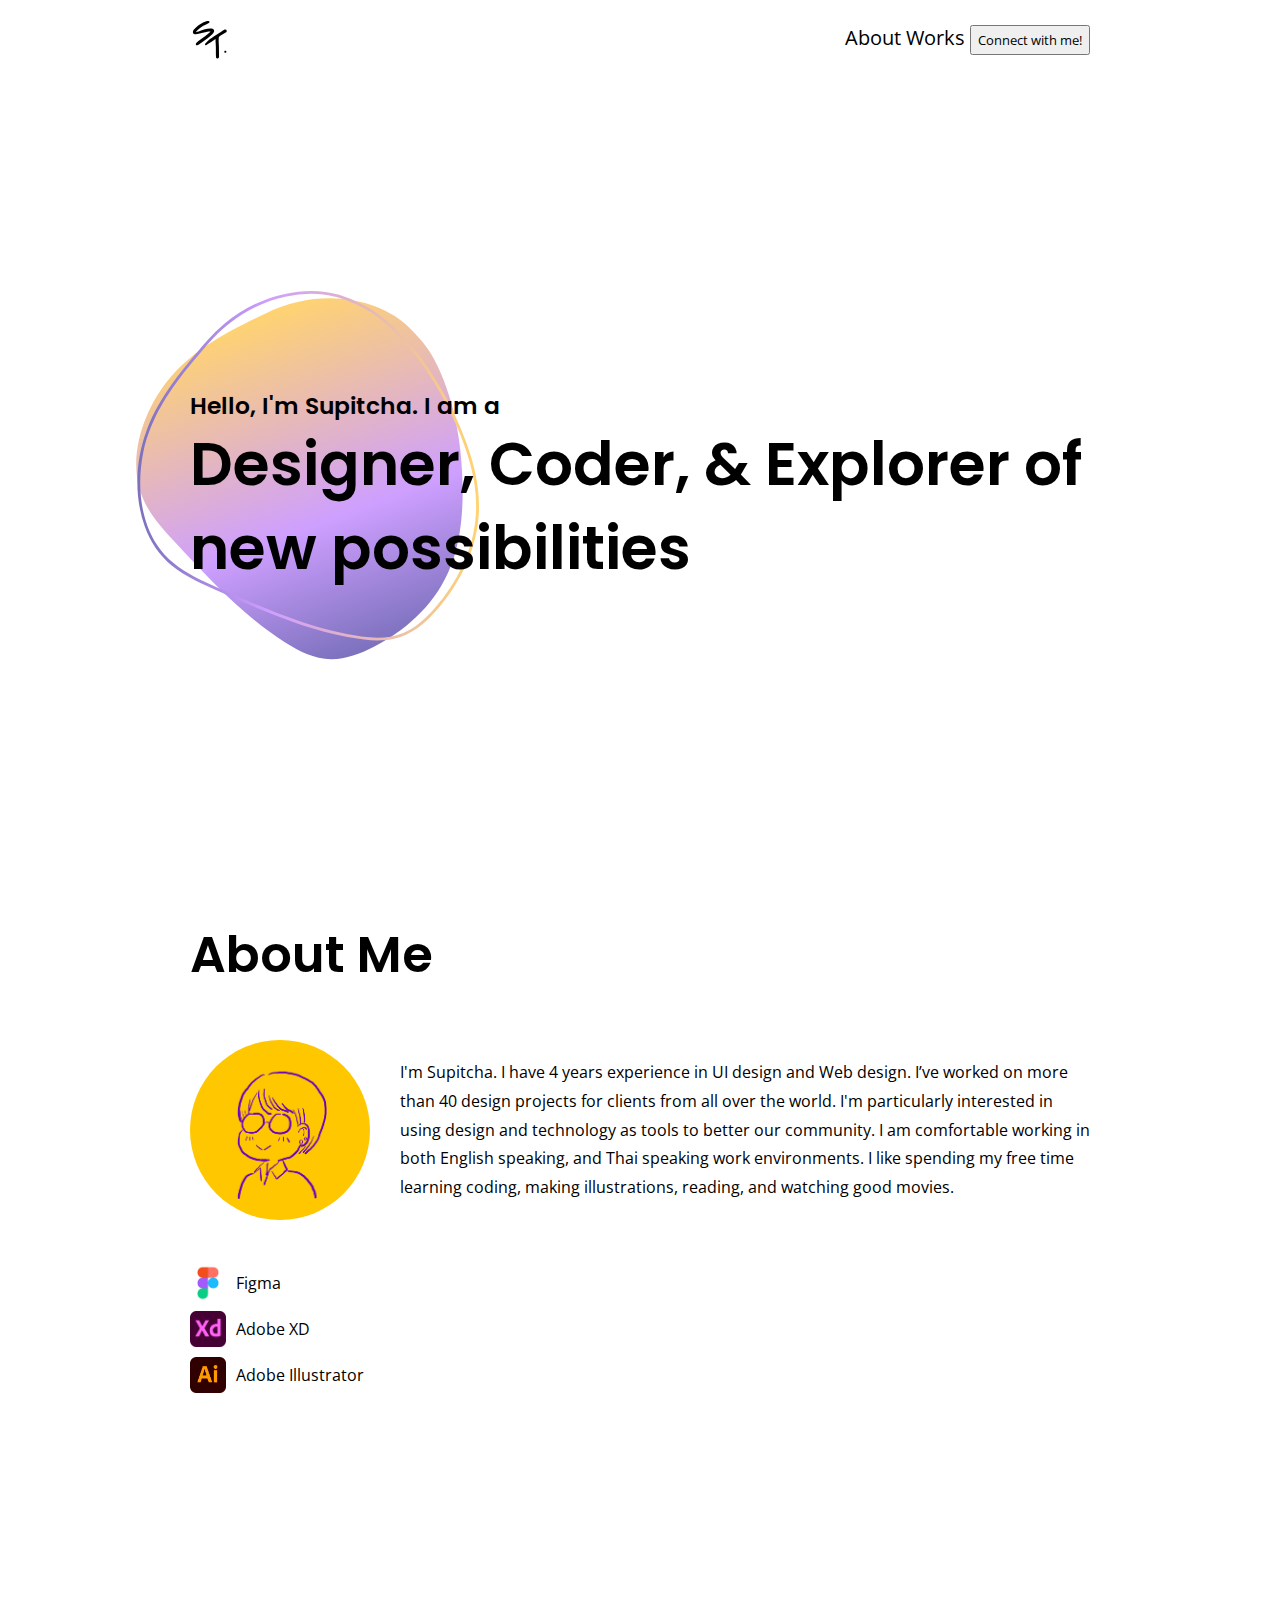
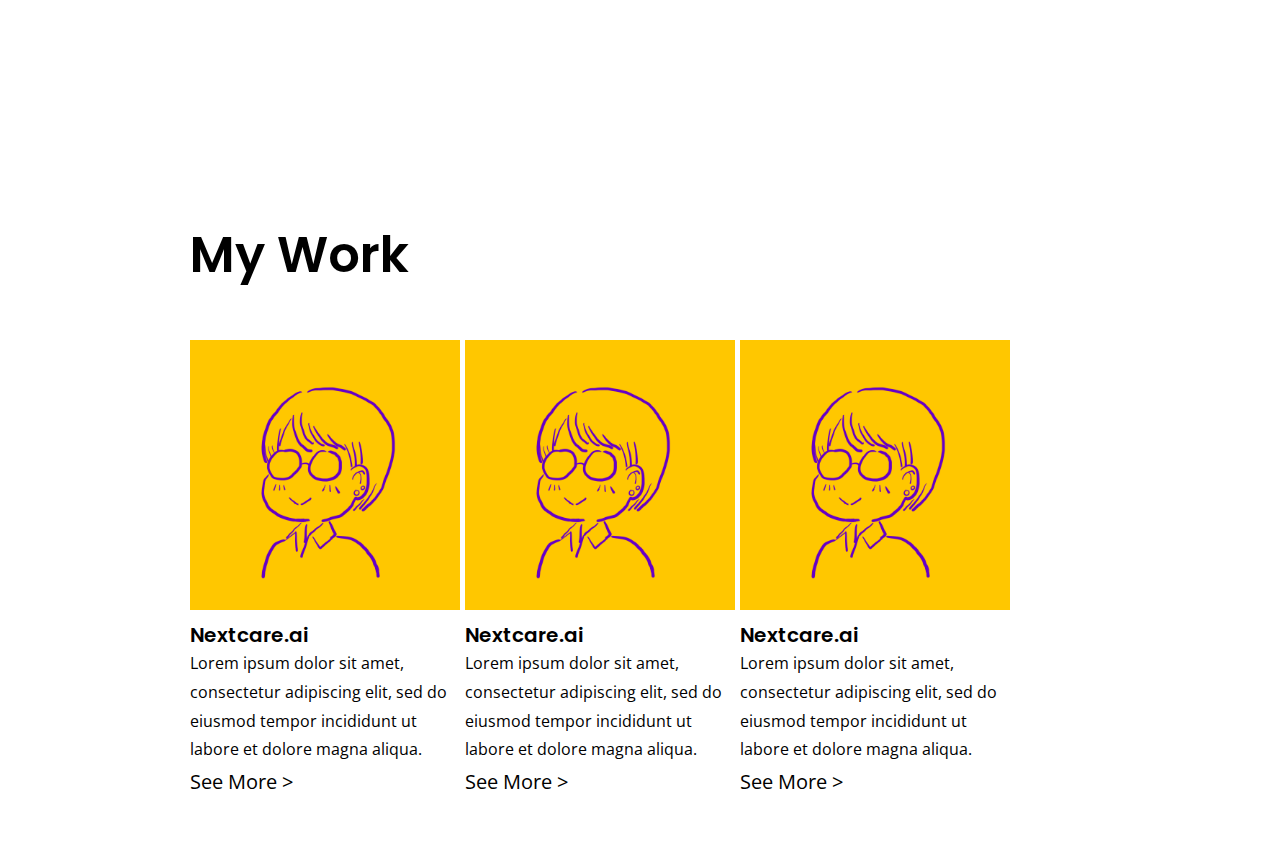
==== public/index.html @ 06ba27cc "made scrolling animation" ====
<!DOCTYPE html>
<html>

<head>
  <meta charset="utf-8">
  <meta name="viewport" content="width=device-width, initial-scale=1">
  <link rel="stylesheet" href="main.css">
  <title>Supitcha T Portfolio</title>

  <!-- update the version number as needed -->
  <script defer src="/__/firebase/8.7.0/firebase-app.js"></script>
  <!-- include only the Firebase features as you need -->
  <script defer src="/__/firebase/8.7.0/firebase-auth.js"></script>
  <script defer src="/__/firebase/8.7.0/firebase-database.js"></script>
  <script defer src="/__/firebase/8.7.0/firebase-firestore.js"></script>
  <script defer src="/__/firebase/8.7.0/firebase-functions.js"></script>
  <script defer src="/__/firebase/8.7.0/firebase-messaging.js"></script>
  <script defer src="/__/firebase/8.7.0/firebase-storage.js"></script>
  <script defer src="/__/firebase/8.7.0/firebase-analytics.js"></script>
  <script defer src="/__/firebase/8.7.0/firebase-remote-config.js"></script>
  <script defer src="/__/firebase/8.7.0/firebase-performance.js"></script>
  <!-- 
      initialize the SDK after all desired features are loaded, set useEmulator to false
      to avoid connecting the SDK to running emulators.
    -->
  <script defer src="/__/firebase/init.js?useEmulator=true"></script>
</head>

<body>
  <script>
    function scrollAnimationHero() {
      var scrollPosition = window.scrollY;
      var docHeight = document.documentElement.clientHeight;
      var heroScale = scrollPosition / docHeight * 6 + 1;
      console.log(`${scrollPosition} / ${docHeight}`);
      document.getElementById("hero_bg_1").style.transform = `scale(${heroScale},${heroScale})`;
    }
    window.addEventListener("scroll", scrollAnimationHero);
  </script>
  <div class="section sec-nav">
    <div class="section-content nav header-nav">
      <a class="logo-container">
        <svg xmlns="http://www.w3.org/2000/svg" xmlns:xlink="http://www.w3.org/1999/xlink" x="0px" y="0px"
          viewBox="0 0 100 100" style="enable-background:new 0 0 100 100;" xml:space="preserve">
          <path d="M59.5,30.6c-1,1.8-2.3,3.4-3.8,4.9c-3.5,3.7-7.6,6.9-11.7,9.9C36.6,50.9,29,56.3,21.4,61.6c-0.9,0.7-2,1.2-3.1,1.5
			c-1.2,0.4-2.4,0.3-3.3-0.7c-0.8-0.9-0.6-2.1-0.2-3.1c0.5-1.1,1.2-2.3,2.1-3.2c1.3-1.3,2.7-2.5,4.2-3.6c5.8-4.2,11.6-8.4,17.4-12.6
			c4.2-3.1,8.2-6.2,11.9-9.9c0.3-0.3,0.6-0.7,1-1.1c-2.8-0.2-5.5,0.1-8.2,0.6c-7.3,1.2-14.5,3.2-21.6,5.1c-2.9,0.8-5.9,1.3-8.9,1
			c-4.1-0.4-6.1-3.1-5.3-7.1c0.3-1.5,1-2.9,2-4c2-2.2,4-4.5,6.2-6.5c7.3-6.8,15.9-11.6,25.3-14.7c1.7-0.5,3.4-0.9,5.1-0.8
			c0.5,0.1,1,0.2,1.5,0.4c1.5,0.7,1.9,2.4,0.7,3.6c-0.6,0.7-1.4,1.3-2.2,1.7c-2.3,1.3-4.6,2.7-7,3.7c-7.9,3.5-15,7.9-21,14.2
			c-1.1,1.2-2.1,2.4-3.1,3.6c-0.2,0.2-0.4,0.5-0.7,0.9c0.4,0,0.6,0,0.8,0c2.2-0.6,4.4-1.1,6.6-1.8c5.2-1.8,10.3-3.8,15.6-5.6
			c4.6-1.6,9.4-2.2,14.3-2.1c1.6,0,3.3,0.3,4.8,0.8C60,23.4,61.4,27.2,59.5,30.6z" />
          <path d="M91,29.9c-0.5,0.5-1,1-1.6,1.3c-3.5,2.2-7.1,4.4-10.7,6.6c-2,1.2-3.9,2.5-5.9,3.8c-0.5,0.3-0.7,0.7-0.8,1.3
			c-0.7,5.7-0.4,11.4,0,17.1c0.4,5.4,0.3,10.9,0.4,16.4c0.1,5,0.1,10.1,0.2,15.1c0,0.2,0,0.4,0,0.6c0,2.3-1.5,4-3.6,4.1
			c-2.1,0.1-3.9-1.4-4-3.8c-0.2-4.1-0.4-8.2-0.3-12.2c0.2-8.4,0-16.8-0.7-25.2c-0.2-2.1-0.1-4.2-0.1-6.4c0-0.3,0-0.6,0-1.1
			c-0.4,0.3-0.7,0.4-1,0.6c-3.6,2.6-7.1,5.3-10.8,7.8c-3.5,2.4-7.2,4.5-10.9,6.7c-1.3,0.7-2.5,0.5-3.2-0.4c-0.7-0.9-0.7-2.2,0.2-3.3
			c0.6-0.8,1.3-1.4,2-2.2c5.6-6.1,12.2-10.9,19.1-15.4c6.5-4.3,13.1-8.5,19.6-12.7c2.2-1.4,4.5-2.7,6.7-4.1c0.5-0.3,1.1-0.6,1.7-0.7
			c1.6-0.4,3.3,0.2,4.1,1.6C92.3,26.9,92.2,28.7,91,29.9z" />
          <path
            d="M90.9,79.5c0,1.4-1.2,2.6-2.6,2.6c-1.5,0-2.6-1.2-2.6-2.6c0-1.4,1.2-2.6,2.6-2.6C89.7,76.9,90.9,78,90.9,79.5z" />
        </svg>
      </a>
      <div class="nav_right">
        <a class="nav_item">About</a>
        <a class="nav_item">Works</a>
        <a class="nav_item"><button>Connect with me!</button></a>
      </div>
    </div>
  </div>
  <div class="section sec-hero sec-fullheight">
    <div class="hero_bg">
      <svg id="hero_bg_1" data-name="Layer 2" xmlns="http://www.w3.org/2000/svg"
        xmlns:xlink="http://www.w3.org/1999/xlink" viewBox="0 0 1366 768">
        <defs>
          <style>
            .cls-1 {
              fill: url(#linear-gradient);
            }

            .cls-2 {
              fill: url(#linear-gradient-2);
            }
          </style>
          <linearGradient id="linear-gradient" x1="352.20557" y1="728.38671" x2="164.34084" y2="402.99545"
            gradientTransform="translate(148.2753 -190.84315) rotate(9.51883)" gradientUnits="userSpaceOnUse">
            <stop offset="0" stop-color="#7c71bd" />
            <stop offset="0.38513" stop-color="#ce9fff" />
            <stop offset="1" stop-color="#ffd371" />
          </linearGradient>
          <linearGradient id="linear-gradient-2" x1="126.39556" y1="390.27366" x2="488.83521" y2="390.27366"
            gradientTransform="matrix(1, 0, 0, 1, 0, 0)" xlink:href="#linear-gradient" />
        </defs>
        <path class="cls-1"
          d="M260.96257,228.27451c-35.08446,17.369-71.52189,34.627-99.476,66.66007s-45.72426,81.61223-33.541,121.42872c6.76092,22.09557,21.50993,38.29292,35.83232,53.74918,36.94182,39.8664,74.27219,80.0633,118.43536,108.34063,15.24539,9.7615,31.74677,18.184,49.752,18.38,15.411.16779,30.999-5.72465,45.77949-13.28208,31.83691-16.2785,62.654-42.30509,79.16642-79.19323,12.64821-28.25557,15.80359-60.2848,15.4921-90.86124-.50554-49.62375-9.80291-98.70884-31.3616-138.40223-7.05478-12.98911-16.64246-23.31387-26.60813-33.0876C387.29117,215.38721,324.93893,196.60219,260.96257,228.27451Z" />
        <path class="cls-2"
          d="M198.85633,257.83909c-24.79882,28.914-50.09463,58.22314-63.55231,94.43222-11.987,32.25214-13.91992,69.9189-2.23267,102.55715,5.88418,16.43237,15.5554,31.09747,29.14636,42.1624,14.80544,12.05369,32.55129,19.47913,49.82859,27.204,40.11211,17.9345,80.73666,35.77788,123.65214,45.90281a275.74684,275.74684,0,0,0,31.36951,5.72912c10.30688,1.19935,20.8159,1.42448,31.03731-.59739,19.52161-3.86152,34.76676-17.00731,47.41071-31.69713,24.46973-28.42913,41.85426-63.84212,44.077-101.67573,1.245-21.19116-2.47113-42.40913-8.69564-62.61254a347.20838,347.20838,0,0,0-23.774-56.8985c-17.32654-33.51374-39.78736-65.27-69.03465-89.43266a122.06556,122.06556,0,0,0-25.24535-16.0979,152.18953,152.18953,0,0,0-22.25835-8.97027,108.99333,108.99333,0,0,0-36.63544-3.84607c-31.37575,1.70246-61.50836,14.51635-85.55778,34.54064a165.77959,165.77959,0,0,0-19.53539,19.29987c-1.25345,1.45647.85931,3.58773,2.12132,2.12132,21.644-25.14948,50.66164-43.5895,83.30467-50.37859a125.35393,125.35393,0,0,1,39.469-2.05253c13.68025,1.54463,26.39706,6.41271,38.71372,12.42471,17.10764,8.35056,31.41306,20.92814,44.34206,34.74648a285.59605,285.59605,0,0,1,33.84543,44.66089,379.75054,379.75054,0,0,1,26.35866,50.988c8.26287,19.32211,14.9939,39.50261,18.0942,60.34069a147.62777,147.62777,0,0,1-3.1391,59.6885,172.37805,172.37805,0,0,1-22.79291,50.11192,201.42968,201.42968,0,0,1-16.18515,21.39116c-6.2794,7.24908-13.12089,14.15985-20.98535,19.69668A64.73375,64.73375,0,0,1,395.397,572.68691c-10.21579,1.72992-20.73785,1.16942-30.96226-.1874-21.05435-2.794-41.7871-8.33776-61.93269-14.96257-20.45648-6.727-40.45424-14.77487-60.22678-23.284-10.03435-4.31829-20.01632-8.75694-29.9879-13.21786-8.594-3.84466-17.24154-7.60617-25.60764-11.93345-16.19871-8.37861-30.93995-19.32966-40.88129-34.86993-18.13432-28.34749-20.80524-65.391-14.29794-97.73491,7.3897-36.72983,28.65845-67.954,52.2304-96.27693,5.67349-6.817,11.473-13.52756,17.24671-20.25943C202.22839,258.50212,200.11579,256.37063,198.85633,257.83909Z" />
      </svg>
    </div>
    <div class="section-content">
      <h3>Hello, I'm Supitcha. I am a</h3>
      <h1>Designer, Coder, & Explorer of new possibilities</h1>
    </div>
  </div>
  <div class="section sec-about sec-fullheight">
    <div class="section-content">
      <h2 class="section_header">About Me</h2>
      <div class="about-container">
        <img class="about_img" src="assets/mypic.png">
        <p>I'm Supitcha. I have 4 years experience in UI design and Web design. I’ve worked on more than 40 design
          projects for clients from all over the world.
          I'm particularly interested in using design and technology as tools to better our community.
          I am comfortable working in both English speaking, and Thai speaking work environments.
          I like spending my free time learning coding, making illustrations, reading, and watching good movies.</p>
      </div>
      <div class="skill-container">
        <div class="skill-col">
          <div class="skill">
            <img src="assets/otherlogo/figma.jpeg">
            <p>Figma</p>
          </div>
          <div class="skill">
            <img src="assets/otherlogo/xd.png">
            <p>Adobe XD</p>
          </div>
          <div class="skill">
            <img src="assets/otherlogo/ai.png">
            <p>Adobe Illustrator</p>
          </div>
        </div>
      </div>
      <!-- <div class="skill-container box-container bc-3-md">
        <div class="box skill-box">
          <img src="assets/mypic.png">
          <h4>Prototyping</h4>
          <p>I can do whiteboard prototype. I am also familiar with tools like Figma, and Adobe XD.</p>
        </div>
        <div class="box skill-box">
          <img src="assets/mypic.png">
          <h4>Web Designing</h4>
          <p>I can do whiteboard prototype. I am also familiar with tools like Figma, and Adobe XD.</p>
        </div>
        <div class="box skill-box">
          <img src="assets/mypic.png">
          <h4>Basic Frontend Development</h4>
          <p>I believe in understanding the process of building what I designed. I
            belive a good designer is also one that codes</p>
        </div>
      </div> -->
    </div>
  </div>
  <div class="section sec-works">
    <div class="section-content">
      <h2 class="section_header">My Work</h2>
      <div class="work-container">
        <div class="work-box">
          <img src="assets/mypic.png">
          <h4>Nextcare.ai</h4>
          <p>Lorem ipsum dolor sit amet, consectetur adipiscing elit, sed do eiusmod tempor incididunt
            ut labore et dolore magna aliqua.</p>
          <a>See More &#62;</a>
        </div>
        <div class="work-box">
          <img src="assets/mypic.png">
          <h4>Nextcare.ai</h4>
          <p>Lorem ipsum dolor sit amet, consectetur adipiscing elit, sed do eiusmod tempor incididunt
            ut labore et dolore magna aliqua.</p>
          <a>See More &#62;</a>
        </div>
        <div class="work-box">
          <img src="assets/mypic.png">
          <h4>Nextcare.ai</h4>
          <p>Lorem ipsum dolor sit amet, consectetur adipiscing elit, sed do eiusmod tempor incididunt
            ut labore et dolore magna aliqua.</p>
          <a>See More &#62;</a>
        </div>
      </div>
    </div>
  </div>
  <div class="section sec-footer">
    <div class="section-content"></div>
  </div>

  <script>
    document.addEventListener('DOMContentLoaded', function () {
      const loadEl = document.querySelector('#load');
      // // 🔥🔥🔥🔥🔥🔥🔥🔥🔥🔥🔥🔥🔥🔥🔥🔥🔥🔥🔥🔥🔥🔥🔥🔥🔥🔥🔥🔥🔥🔥🔥
      // // The Firebase SDK is initialized and available here!
      //
      // firebase.auth().onAuthStateChanged(user => { });
      // firebase.database().ref('/path/to/ref').on('value', snapshot => { });
      // firebase.firestore().doc('/foo/bar').get().then(() => { });
      // firebase.functions().httpsCallable('yourFunction')().then(() => { });
      // firebase.messaging().requestPermission().then(() => { });
      // firebase.storage().ref('/path/to/ref').getDownloadURL().then(() => { });
      // firebase.analytics(); // call to activate
      // firebase.analytics().logEvent('tutorial_completed');
      // firebase.performance(); // call to activate
      //
      // // 🔥🔥🔥🔥🔥🔥🔥🔥🔥🔥🔥🔥🔥🔥🔥🔥🔥🔥🔥🔥🔥🔥🔥🔥🔥🔥🔥🔥🔥🔥🔥

      try {
        let app = firebase.app();
        let features = [
          'auth',
          'database',
          'firestore',
          'functions',
          'messaging',
          'storage',
          'analytics',
          'remoteConfig',
          'performance',
        ].filter(feature => typeof app[feature] === 'function');
        loadEl.textContent = `Firebase SDK loaded with ${features.join(', ')}`;
      } catch (e) {
        console.error(e);
        loadEl.textContent = 'Error loading the Firebase SDK, check the console.';
      }
    });
  </script>
</body>

</html>
---- public/main.css ----
@import url('https://fonts.googleapis.com/css2?family=Open+Sans:ital,wght@0,400;0,600;0,700;1,400&family=Poppins:wght@600&display=swap');
:root {
    --nav-height: 80px;
}
html {
    max-width: 100vw;
    overflow-x: hidden;
}
html {
    font-size: 16px;
}
@media screen and (min-width: 320px) {
    html {
        font-size: calc(16px + 4 * ((100vw - 320px) / 680));
    }
}
@media screen and (min-width: 1000px) {
    html {
        font-size: 20px;
    }
}
* {
    margin: 0;
    box-sizing: border-box;
    font-family: 'Open Sans', sans-serif;
    line-height: 1.8em;
}
p {
    font-size: 0.8rem;
}
h1,h2,h3,h4,h5,h6 {
    font-family: 'Poppins', sans-serif;
    font-weight: 600;
    line-height: 1.4em;
}
h1 {
    font-size: 3rem;
}
a {
    cursor: pointer;
}
/* override browser link color */
/* chrome */
a:-webkit-any-link {
    color: unset;
}
/* firefox */
*:link {
    color: inherit;
}
.btn-default {
    height: 60px;
    border-radius: 5px;
    padding-left: 20px;
    padding-right: 20px;
    text-align: center;
    font-size: 1rem;
    cursor: pointer;
    transition: ease-in 0.15s;
}
.section {
    padding: 20px;
    width: 100%;
}
.sec-fullheight {
    height: 100vh;
}
.section-content {
    margin: auto;
    width: 80%;
    max-width: 900px;
}
.section_header {
    margin-bottom: 1em;
    font-size: 2.5rem;
}
.box-container {
    display: flex;
    justify-content: space-between;
    flex-direction: column;
    width: 100%;
}
/* Styling */
/* Section Nav */
.section-nav {
    height: var(--nav-height);
}
.header-nav {
    display: flex;
    max-height: calc(var(--nav-height) - 40px);
    justify-content: space-between;
}
.logo-container {
    display: block;
}
.logo-container svg {
    width: calc(var(--nav-height) - 40px);
    height: calc(var(--nav-height) - 40px);
}
/* Hero Section */
.sec-hero {
    height: calc(100vh - var(--nav-height));
}
.hero_bg {
    border: solid 1 black;
    position: absolute;
    width: 100vw;
    height: 100vh;
    z-index: -1;
}
.sec-hero .section-content {
    height: 100%;
    display: flex;
    flex-direction: column;
    justify-content: center;
}
/* About Me Section */
.about-container {
    display: flex;
    justify-content: space-between;  
    align-items: center;
    margin-bottom: 40px;
}
.about_img {
    width: 180px;
    height: 180px;
    border-radius: 50%;
    margin-right: 30px;
}
/* .skill-box {
    padding: 0 20px;
}
.skill-box img {
    width: 100%;
} */
.skill-container {
    width: 100%;
}
.skill > * {
    display: inline-block;
    vertical-align: middle;
}
.skill > img {
    width: 1.8rem;
    height: 1.8rem;
    margin: 5px 5px 5px 0;
}
/* Work Section */
.work-container {
    width: 100%;
}
.work-box {
    width: 30%;
    display: inline-block;
}
.work-box img {
    max-width: 100%;
}
/* Landscape Mobile & Portrait Tablets */
@media screen and (min-width: 660px) {
    .bc-3-md {
        flex-direction: row;
    }
    .bc-3-md > .box {
        width: 33%;
    }
}
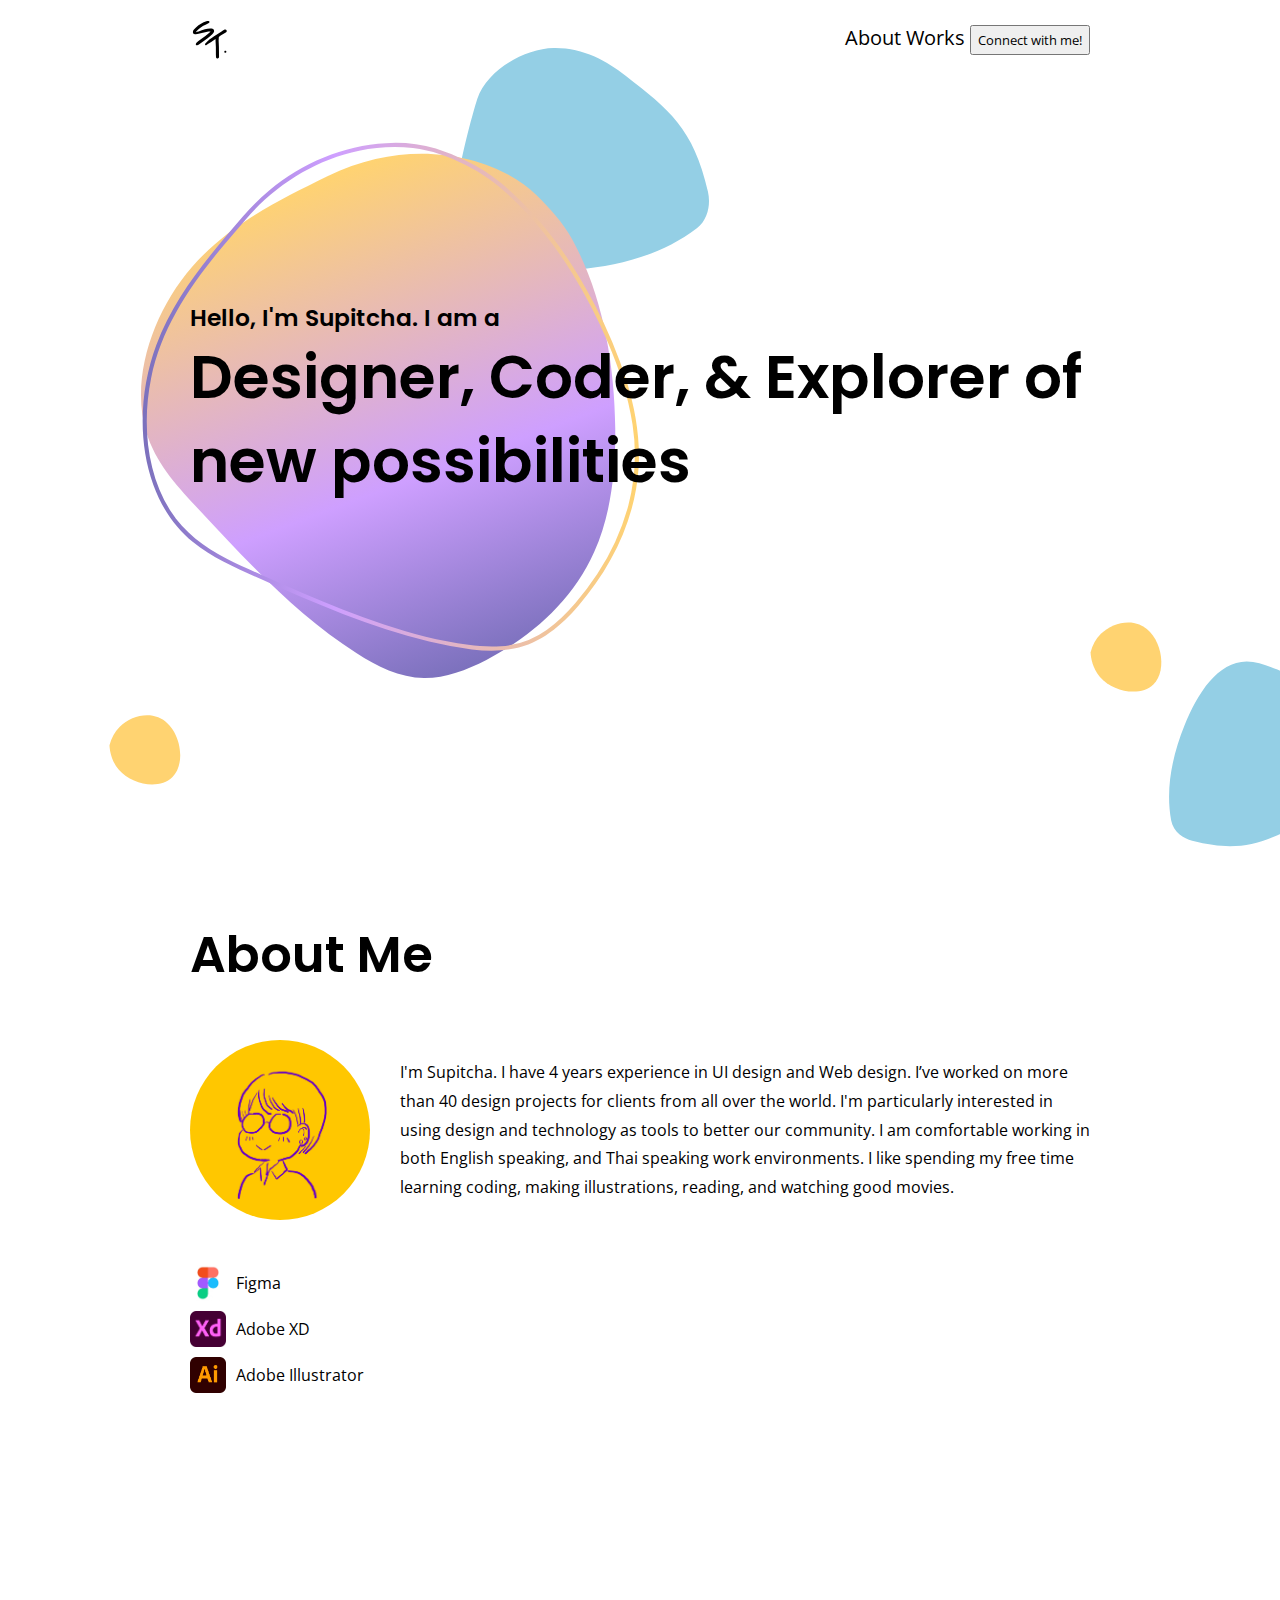
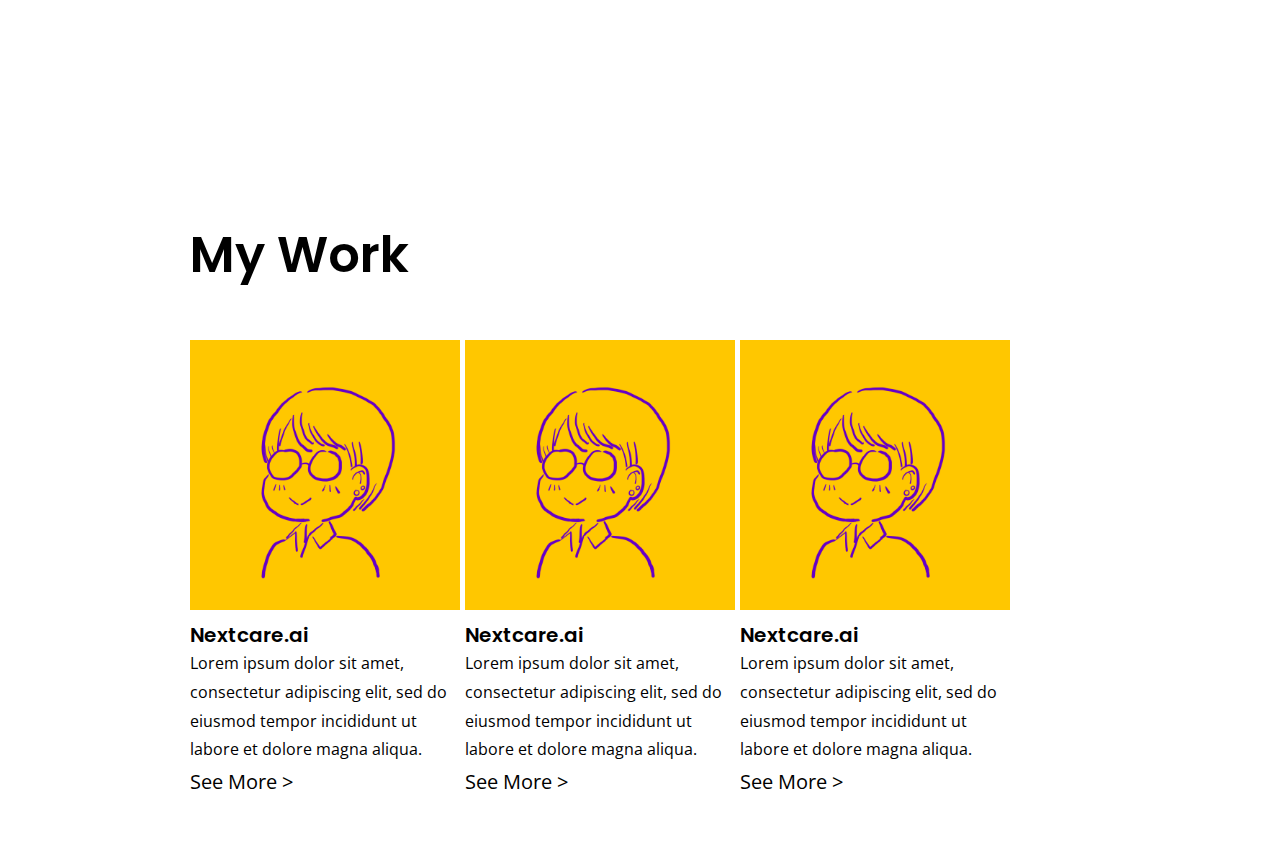
==== commit 0869390d: "commented JS added static header art" ====
--- a/public/index.html
+++ b/public/index.html
@@ -27,7 +27,7 @@
 </head>
 
 <body>
-  <script>
+  <!-- <script>
     function scrollAnimationHero() {
       var scrollPosition = window.scrollY;
       var docHeight = document.documentElement.clientHeight;
@@ -36,7 +36,7 @@
       document.getElementById("hero_bg_1").style.transform = `scale(${heroScale},${heroScale})`;
     }
     window.addEventListener("scroll", scrollAnimationHero);
-  </script>
+  </script> -->
   <div class="section sec-nav">
     <div class="section-content nav header-nav">
       <a class="logo-container">
@@ -67,37 +67,11 @@
     </div>
   </div>
   <div class="section sec-hero sec-fullheight">
-    <div class="hero_bg">
-      <svg id="hero_bg_1" data-name="Layer 2" xmlns="http://www.w3.org/2000/svg"
-        xmlns:xlink="http://www.w3.org/1999/xlink" viewBox="0 0 1366 768">
-        <defs>
-          <style>
-            .cls-1 {
-              fill: url(#linear-gradient);
-            }
-
-            .cls-2 {
-              fill: url(#linear-gradient-2);
-            }
-          </style>
-          <linearGradient id="linear-gradient" x1="352.20557" y1="728.38671" x2="164.34084" y2="402.99545"
-            gradientTransform="translate(148.2753 -190.84315) rotate(9.51883)" gradientUnits="userSpaceOnUse">
-            <stop offset="0" stop-color="#7c71bd" />
-            <stop offset="0.38513" stop-color="#ce9fff" />
-            <stop offset="1" stop-color="#ffd371" />
-          </linearGradient>
-          <linearGradient id="linear-gradient-2" x1="126.39556" y1="390.27366" x2="488.83521" y2="390.27366"
-            gradientTransform="matrix(1, 0, 0, 1, 0, 0)" xlink:href="#linear-gradient" />
-        </defs>
-        <path class="cls-1"
-          d="M260.96257,228.27451c-35.08446,17.369-71.52189,34.627-99.476,66.66007s-45.72426,81.61223-33.541,121.42872c6.76092,22.09557,21.50993,38.29292,35.83232,53.74918,36.94182,39.8664,74.27219,80.0633,118.43536,108.34063,15.24539,9.7615,31.74677,18.184,49.752,18.38,15.411.16779,30.999-5.72465,45.77949-13.28208,31.83691-16.2785,62.654-42.30509,79.16642-79.19323,12.64821-28.25557,15.80359-60.2848,15.4921-90.86124-.50554-49.62375-9.80291-98.70884-31.3616-138.40223-7.05478-12.98911-16.64246-23.31387-26.60813-33.0876C387.29117,215.38721,324.93893,196.60219,260.96257,228.27451Z" />
-        <path class="cls-2"
-          d="M198.85633,257.83909c-24.79882,28.914-50.09463,58.22314-63.55231,94.43222-11.987,32.25214-13.91992,69.9189-2.23267,102.55715,5.88418,16.43237,15.5554,31.09747,29.14636,42.1624,14.80544,12.05369,32.55129,19.47913,49.82859,27.204,40.11211,17.9345,80.73666,35.77788,123.65214,45.90281a275.74684,275.74684,0,0,0,31.36951,5.72912c10.30688,1.19935,20.8159,1.42448,31.03731-.59739,19.52161-3.86152,34.76676-17.00731,47.41071-31.69713,24.46973-28.42913,41.85426-63.84212,44.077-101.67573,1.245-21.19116-2.47113-42.40913-8.69564-62.61254a347.20838,347.20838,0,0,0-23.774-56.8985c-17.32654-33.51374-39.78736-65.27-69.03465-89.43266a122.06556,122.06556,0,0,0-25.24535-16.0979,152.18953,152.18953,0,0,0-22.25835-8.97027,108.99333,108.99333,0,0,0-36.63544-3.84607c-31.37575,1.70246-61.50836,14.51635-85.55778,34.54064a165.77959,165.77959,0,0,0-19.53539,19.29987c-1.25345,1.45647.85931,3.58773,2.12132,2.12132,21.644-25.14948,50.66164-43.5895,83.30467-50.37859a125.35393,125.35393,0,0,1,39.469-2.05253c13.68025,1.54463,26.39706,6.41271,38.71372,12.42471,17.10764,8.35056,31.41306,20.92814,44.34206,34.74648a285.59605,285.59605,0,0,1,33.84543,44.66089,379.75054,379.75054,0,0,1,26.35866,50.988c8.26287,19.32211,14.9939,39.50261,18.0942,60.34069a147.62777,147.62777,0,0,1-3.1391,59.6885,172.37805,172.37805,0,0,1-22.79291,50.11192,201.42968,201.42968,0,0,1-16.18515,21.39116c-6.2794,7.24908-13.12089,14.15985-20.98535,19.69668A64.73375,64.73375,0,0,1,395.397,572.68691c-10.21579,1.72992-20.73785,1.16942-30.96226-.1874-21.05435-2.794-41.7871-8.33776-61.93269-14.96257-20.45648-6.727-40.45424-14.77487-60.22678-23.284-10.03435-4.31829-20.01632-8.75694-29.9879-13.21786-8.594-3.84466-17.24154-7.60617-25.60764-11.93345-16.19871-8.37861-30.93995-19.32966-40.88129-34.86993-18.13432-28.34749-20.80524-65.391-14.29794-97.73491,7.3897-36.72983,28.65845-67.954,52.2304-96.27693,5.67349-6.817,11.473-13.52756,17.24671-20.25943C202.22839,258.50212,200.11579,256.37063,198.85633,257.83909Z" />
-      </svg>
-    </div>
+    <div class="hero_bg"></div>
     <div class="section-content">
       <h3>Hello, I'm Supitcha. I am a</h3>
       <h1>Designer, Coder, & Explorer of new possibilities</h1>
+      <div class="hero_headerart1"></div>
     </div>
   </div>
   <div class="section sec-about sec-fullheight">
--- a/public/main.css
+++ b/public/main.css
@@ -106,7 +106,21 @@
     position: absolute;
     width: 100vw;
     height: 100vh;
+    z-index: -2;
+    background-image: url('assets/headerart_2.svg');
+    background-repeat: no-repeat;
+    background-size: 100% 100%;
+}
+.hero_headerart1 {
+    width: 70vmin;
+    height: 70vmin;
+    position: relative;
+    background-image: url('assets/headerart_1_noframe.svg');
+    background-repeat: no-repeat;
+    background-size: 100% 100%;
     z-index: -1;
+    margin-top: calc(-35vmin - 7rem);
+    margin-left: -4rem;
 }
 .sec-hero .section-content {
     height: 100%;
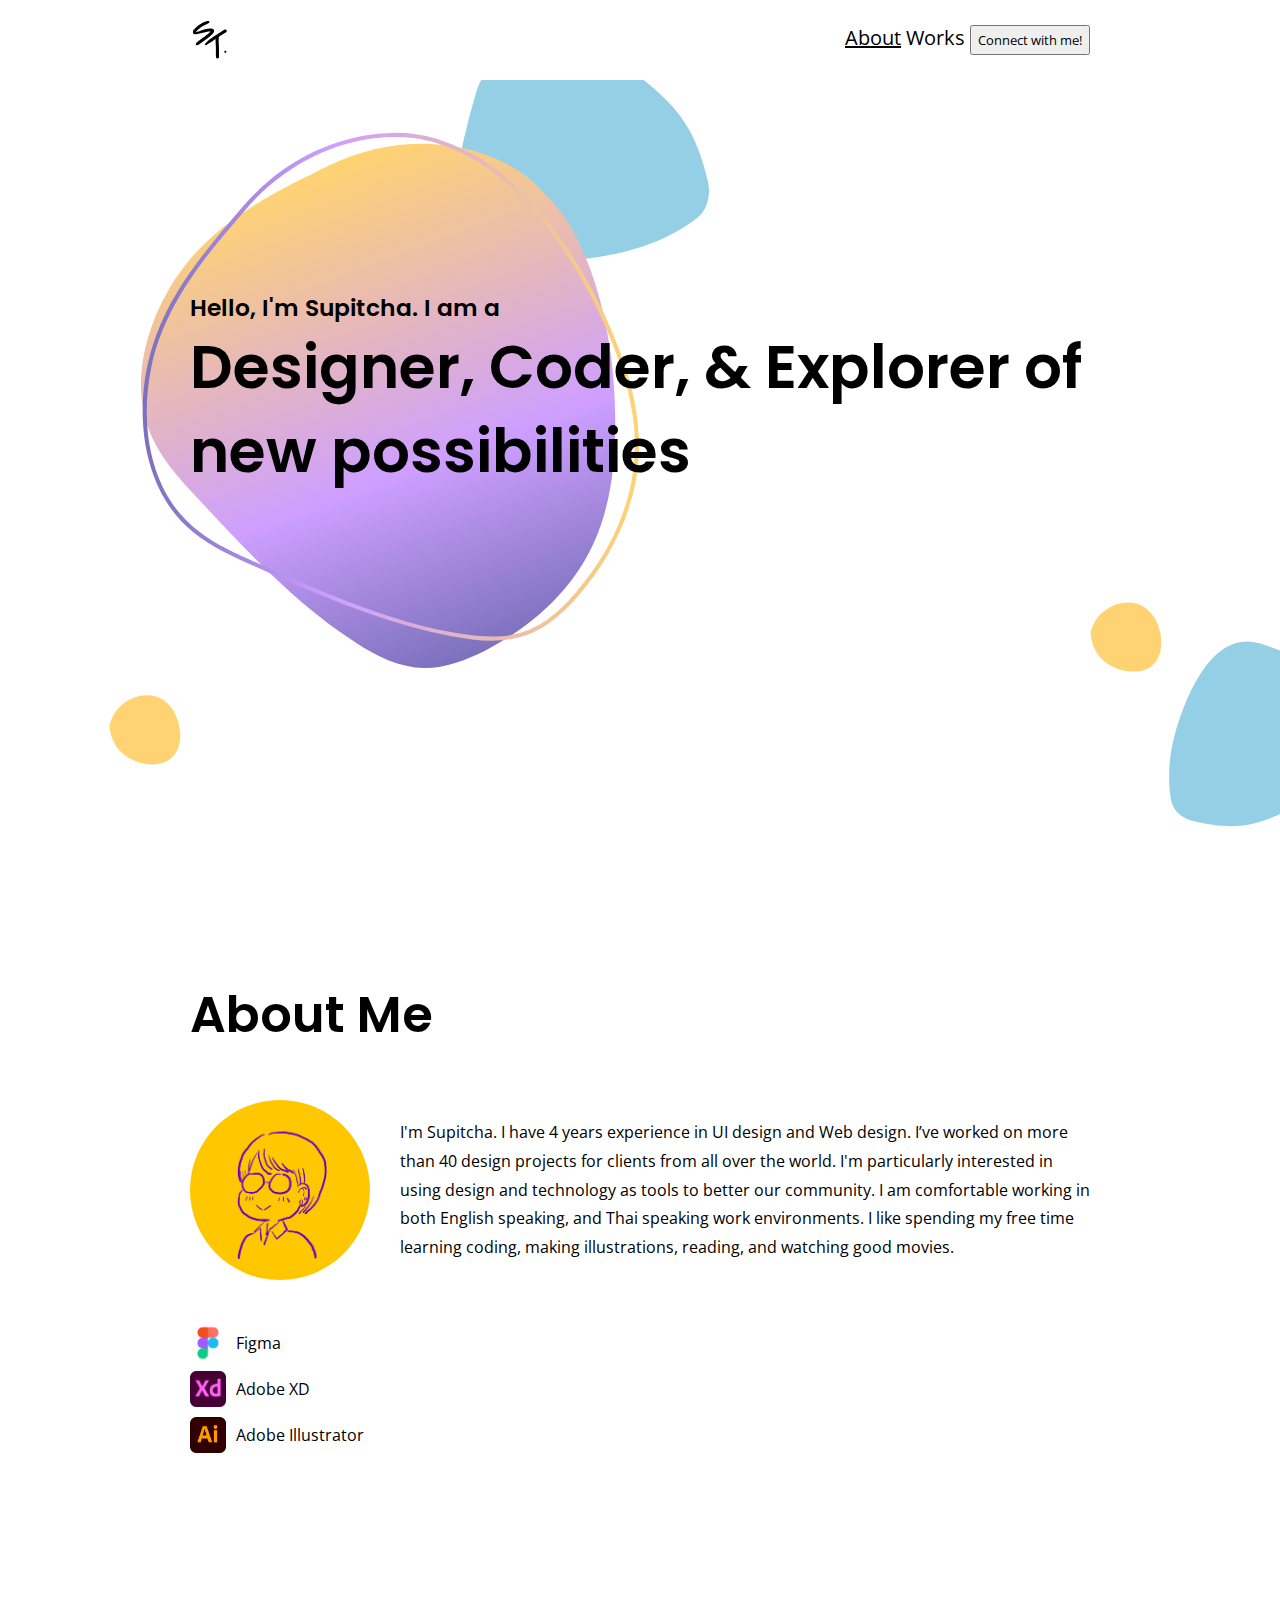
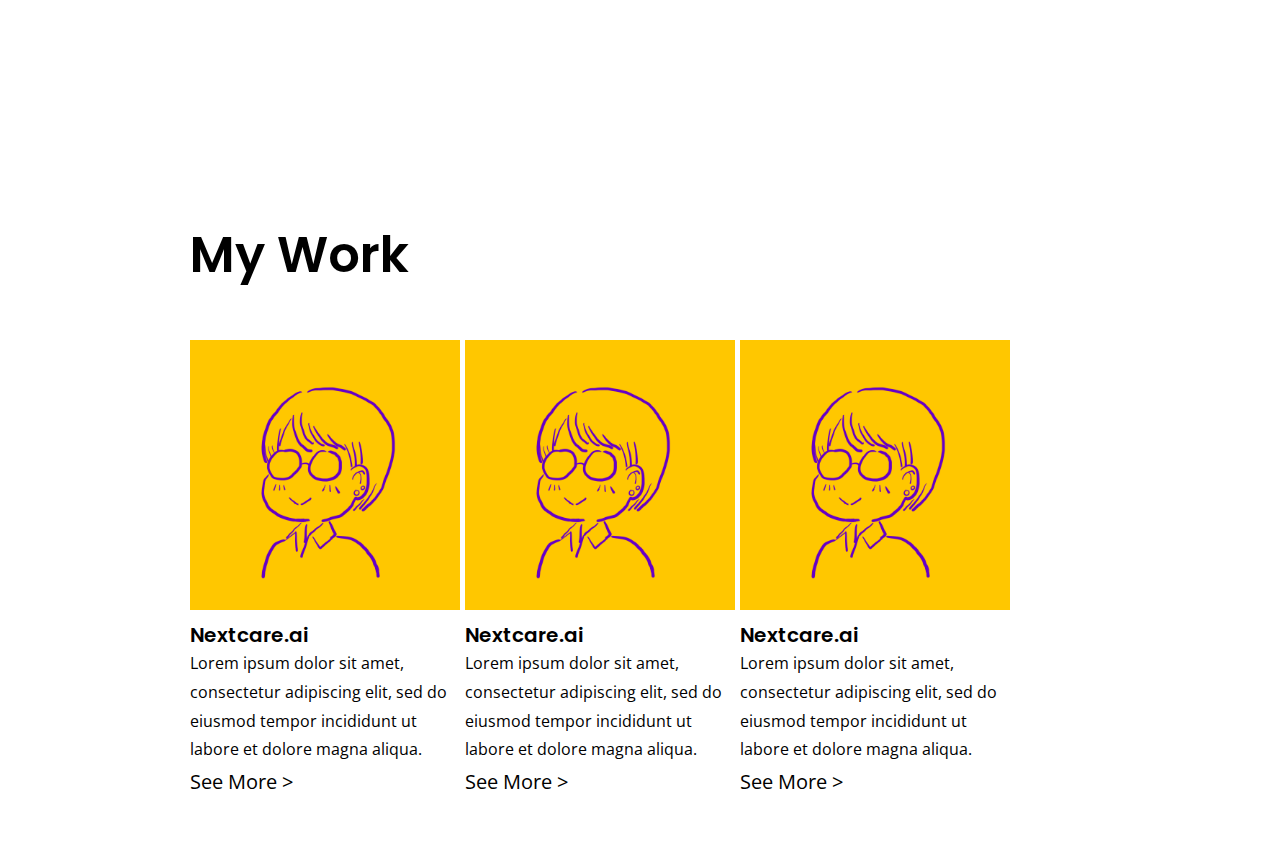
==== commit 61d5233d: "make nav sticky correct classname in css added about href" ====
--- a/public/index.html
+++ b/public/index.html
@@ -60,7 +60,7 @@
         </svg>
       </a>
       <div class="nav_right">
-        <a class="nav_item">About</a>
+        <a class="nav_item" href="#secabout">About</a>
         <a class="nav_item">Works</a>
         <a class="nav_item"><button>Connect with me!</button></a>
       </div>
@@ -74,7 +74,7 @@
       <div class="hero_headerart1"></div>
     </div>
   </div>
-  <div class="section sec-about sec-fullheight">
+  <div id="secabout" class="section sec-about sec-fullheight">
     <div class="section-content">
       <h2 class="section_header">About Me</h2>
       <div class="about-container">
--- a/public/main.css
+++ b/public/main.css
@@ -5,6 +5,7 @@
 html {
     max-width: 100vw;
     overflow-x: hidden;
+    scroll-behavior: smooth;
 }
 html {
     font-size: 16px;
@@ -64,6 +65,8 @@
 }
 .sec-fullheight {
     height: 100vh;
+    padding-top: var(--nav-height);
+    overflow: auto;
 }
 .section-content {
     margin: auto;
@@ -82,8 +85,12 @@
 }
 /* Styling */
 /* Section Nav */
-.section-nav {
+.sec-nav {
     height: var(--nav-height);
+    position: fixed;
+    z-index: 3;
+    top: 0;
+    background-color: white;
 }
 .header-nav {
     display: flex;
@@ -98,9 +105,6 @@
     height: calc(var(--nav-height) - 40px);
 }
 /* Hero Section */
-.sec-hero {
-    height: calc(100vh - var(--nav-height));
-}
 .hero_bg {
     border: solid 1 black;
     position: absolute;
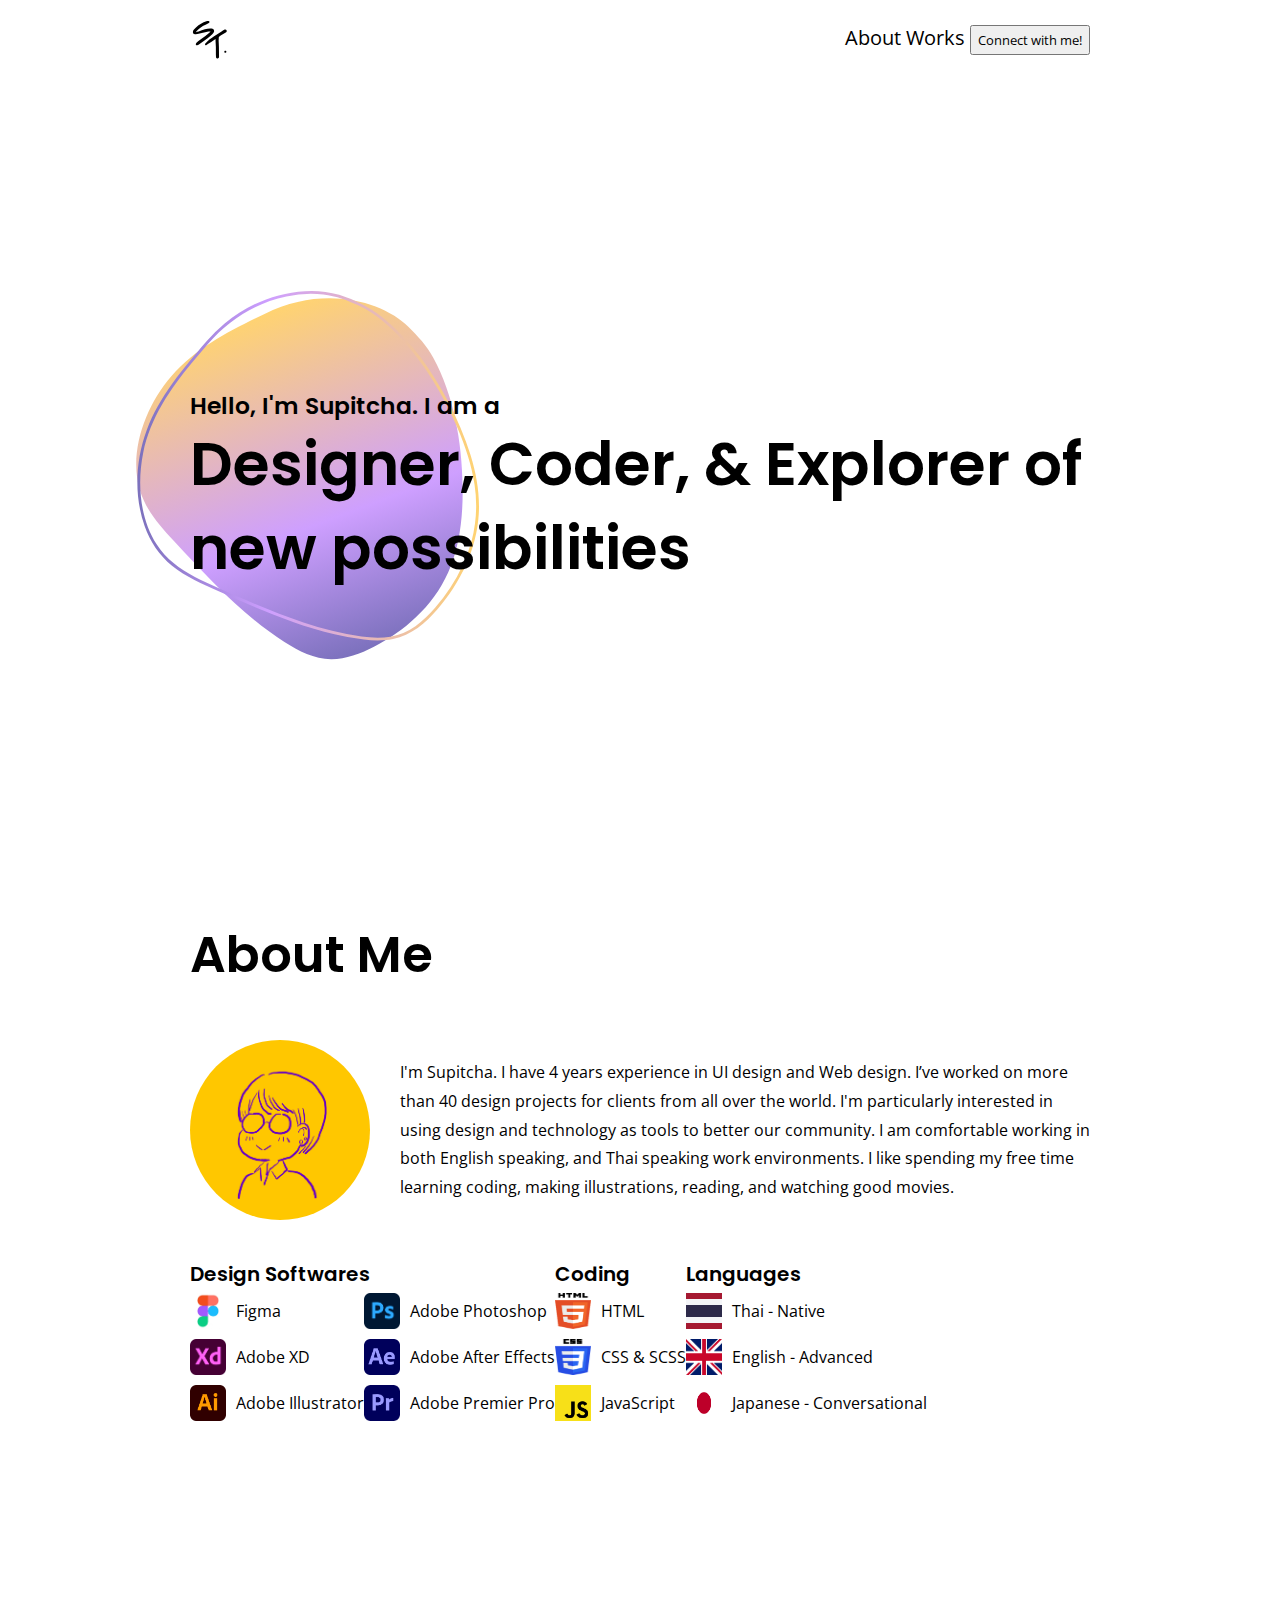
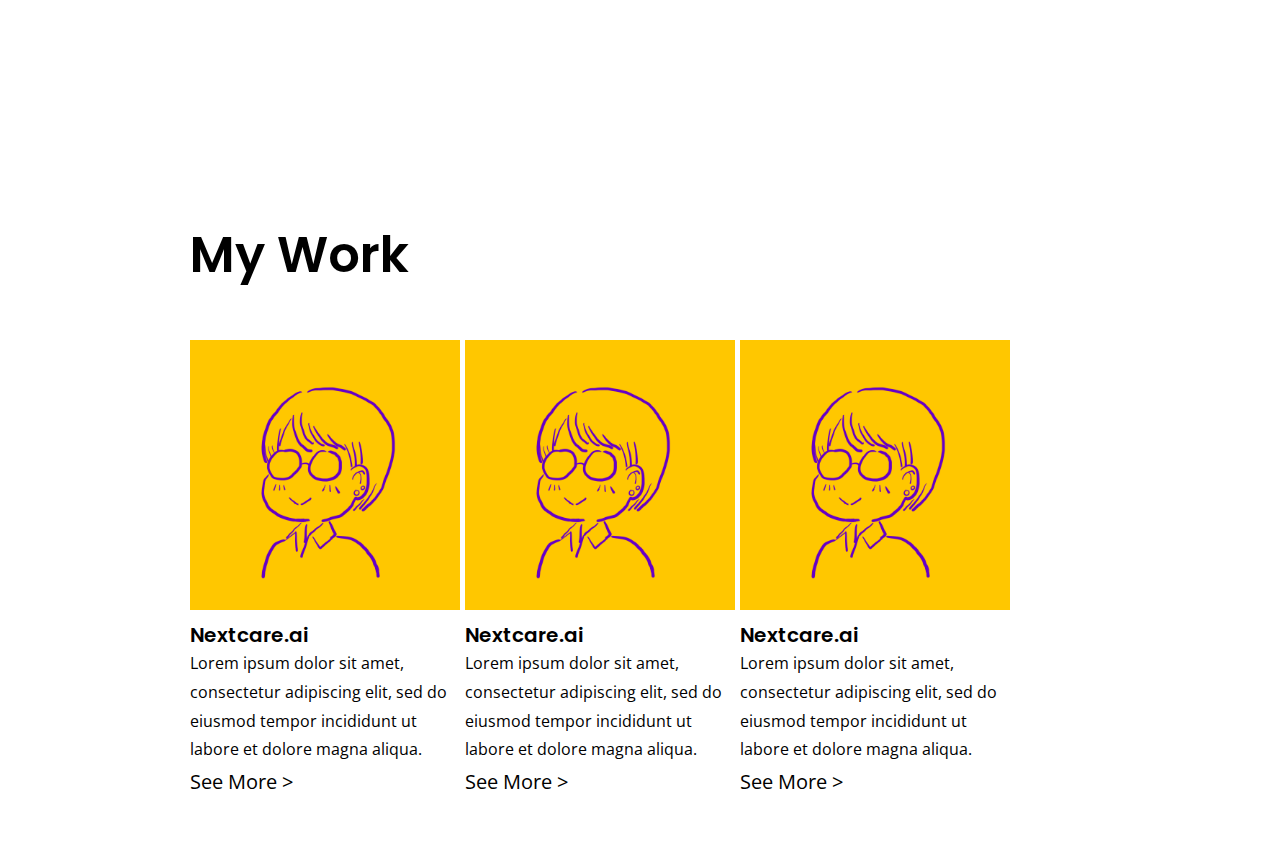
==== commit 2d1019de: "added skills to homepage" ====
--- a/public/index.html
+++ b/public/index.html
@@ -27,7 +27,7 @@
 </head>
 
 <body>
-  <!-- <script>
+  <script>
     function scrollAnimationHero() {
       var scrollPosition = window.scrollY;
       var docHeight = document.documentElement.clientHeight;
@@ -36,7 +36,7 @@
       document.getElementById("hero_bg_1").style.transform = `scale(${heroScale},${heroScale})`;
     }
     window.addEventListener("scroll", scrollAnimationHero);
-  </script> -->
+  </script>
   <div class="section sec-nav">
     <div class="section-content nav header-nav">
       <a class="logo-container">
@@ -60,21 +60,47 @@
         </svg>
       </a>
       <div class="nav_right">
-        <a class="nav_item" href="#secabout">About</a>
+        <a class="nav_item">About</a>
         <a class="nav_item">Works</a>
         <a class="nav_item"><button>Connect with me!</button></a>
       </div>
     </div>
   </div>
   <div class="section sec-hero sec-fullheight">
-    <div class="hero_bg"></div>
+    <div class="hero_bg">
+      <svg id="hero_bg_1" data-name="Layer 2" xmlns="http://www.w3.org/2000/svg"
+        xmlns:xlink="http://www.w3.org/1999/xlink" viewBox="0 0 1366 768">
+        <defs>
+          <style>
+            .cls-1 {
+              fill: url(#linear-gradient);
+            }
+
+            .cls-2 {
+              fill: url(#linear-gradient-2);
+            }
+          </style>
+          <linearGradient id="linear-gradient" x1="352.20557" y1="728.38671" x2="164.34084" y2="402.99545"
+            gradientTransform="translate(148.2753 -190.84315) rotate(9.51883)" gradientUnits="userSpaceOnUse">
+            <stop offset="0" stop-color="#7c71bd" />
+            <stop offset="0.38513" stop-color="#ce9fff" />
+            <stop offset="1" stop-color="#ffd371" />
+          </linearGradient>
+          <linearGradient id="linear-gradient-2" x1="126.39556" y1="390.27366" x2="488.83521" y2="390.27366"
+            gradientTransform="matrix(1, 0, 0, 1, 0, 0)" xlink:href="#linear-gradient" />
+        </defs>
+        <path class="cls-1"
+          d="M260.96257,228.27451c-35.08446,17.369-71.52189,34.627-99.476,66.66007s-45.72426,81.61223-33.541,121.42872c6.76092,22.09557,21.50993,38.29292,35.83232,53.74918,36.94182,39.8664,74.27219,80.0633,118.43536,108.34063,15.24539,9.7615,31.74677,18.184,49.752,18.38,15.411.16779,30.999-5.72465,45.77949-13.28208,31.83691-16.2785,62.654-42.30509,79.16642-79.19323,12.64821-28.25557,15.80359-60.2848,15.4921-90.86124-.50554-49.62375-9.80291-98.70884-31.3616-138.40223-7.05478-12.98911-16.64246-23.31387-26.60813-33.0876C387.29117,215.38721,324.93893,196.60219,260.96257,228.27451Z" />
+        <path class="cls-2"
+          d="M198.85633,257.83909c-24.79882,28.914-50.09463,58.22314-63.55231,94.43222-11.987,32.25214-13.91992,69.9189-2.23267,102.55715,5.88418,16.43237,15.5554,31.09747,29.14636,42.1624,14.80544,12.05369,32.55129,19.47913,49.82859,27.204,40.11211,17.9345,80.73666,35.77788,123.65214,45.90281a275.74684,275.74684,0,0,0,31.36951,5.72912c10.30688,1.19935,20.8159,1.42448,31.03731-.59739,19.52161-3.86152,34.76676-17.00731,47.41071-31.69713,24.46973-28.42913,41.85426-63.84212,44.077-101.67573,1.245-21.19116-2.47113-42.40913-8.69564-62.61254a347.20838,347.20838,0,0,0-23.774-56.8985c-17.32654-33.51374-39.78736-65.27-69.03465-89.43266a122.06556,122.06556,0,0,0-25.24535-16.0979,152.18953,152.18953,0,0,0-22.25835-8.97027,108.99333,108.99333,0,0,0-36.63544-3.84607c-31.37575,1.70246-61.50836,14.51635-85.55778,34.54064a165.77959,165.77959,0,0,0-19.53539,19.29987c-1.25345,1.45647.85931,3.58773,2.12132,2.12132,21.644-25.14948,50.66164-43.5895,83.30467-50.37859a125.35393,125.35393,0,0,1,39.469-2.05253c13.68025,1.54463,26.39706,6.41271,38.71372,12.42471,17.10764,8.35056,31.41306,20.92814,44.34206,34.74648a285.59605,285.59605,0,0,1,33.84543,44.66089,379.75054,379.75054,0,0,1,26.35866,50.988c8.26287,19.32211,14.9939,39.50261,18.0942,60.34069a147.62777,147.62777,0,0,1-3.1391,59.6885,172.37805,172.37805,0,0,1-22.79291,50.11192,201.42968,201.42968,0,0,1-16.18515,21.39116c-6.2794,7.24908-13.12089,14.15985-20.98535,19.69668A64.73375,64.73375,0,0,1,395.397,572.68691c-10.21579,1.72992-20.73785,1.16942-30.96226-.1874-21.05435-2.794-41.7871-8.33776-61.93269-14.96257-20.45648-6.727-40.45424-14.77487-60.22678-23.284-10.03435-4.31829-20.01632-8.75694-29.9879-13.21786-8.594-3.84466-17.24154-7.60617-25.60764-11.93345-16.19871-8.37861-30.93995-19.32966-40.88129-34.86993-18.13432-28.34749-20.80524-65.391-14.29794-97.73491,7.3897-36.72983,28.65845-67.954,52.2304-96.27693,5.67349-6.817,11.473-13.52756,17.24671-20.25943C202.22839,258.50212,200.11579,256.37063,198.85633,257.83909Z" />
+      </svg>
+    </div>
     <div class="section-content">
       <h3>Hello, I'm Supitcha. I am a</h3>
       <h1>Designer, Coder, & Explorer of new possibilities</h1>
-      <div class="hero_headerart1"></div>
-    </div>
-  </div>
-  <div id="secabout" class="section sec-about sec-fullheight">
+    </div>
+  </div>
+  <div class="section sec-about sec-fullheight">
     <div class="section-content">
       <h2 class="section_header">About Me</h2>
       <div class="about-container">
@@ -86,18 +112,75 @@
           I like spending my free time learning coding, making illustrations, reading, and watching good movies.</p>
       </div>
       <div class="skill-container">
-        <div class="skill-col">
-          <div class="skill">
-            <img src="assets/otherlogo/figma.jpeg">
-            <p>Figma</p>
+        <div class="skill-group">
+          <h4>Design Softwares</h4>
+          <div class="skill-content">
+            <div class="skill-col">
+              <div class="skill">
+                <img src="assets/otherlogo/figma.jpeg">
+                <p>Figma</p>
+              </div>
+              <div class="skill">
+                <img src="assets/otherlogo/xd.png">
+                <p>Adobe XD</p>
+              </div>
+              <div class="skill">
+                <img src="assets/otherlogo/ai.png">
+                <p>Adobe Illustrator</p>
+              </div>
+            </div>
+            <div class="skill-col">
+              <div class="skill">
+                <img src="assets/otherlogo/ps.png">
+                <p>Adobe Photoshop</p>
+              </div>
+              <div class="skill">
+                <img src="assets/otherlogo/ae.png">
+                <p>Adobe After Effects</p>
+              </div>
+              <div class="skill">
+                <img src="assets/otherlogo/pr.png">
+                <p>Adobe Premier Pro</p>
+              </div>
+            </div>
           </div>
-          <div class="skill">
-            <img src="assets/otherlogo/xd.png">
-            <p>Adobe XD</p>
+        </div>
+        <div class="skill-group">
+          <h4>Coding</h4>
+          <div class="skill-content">
+            <div class="skill-col">
+              <div class="skill">
+                <img src="assets/otherlogo/html.png">
+                <p>HTML</p>
+              </div>
+              <div class="skill">
+                <img src="assets/otherlogo/css.png">
+                <p>CSS & SCSS</p>
+              </div>
+              <div class="skill">
+                <img src="assets/otherlogo/js.png">
+                <p>JavaScript</p>
+              </div>
+            </div>
           </div>
-          <div class="skill">
-            <img src="assets/otherlogo/ai.png">
-            <p>Adobe Illustrator</p>
+        </div>
+        <div class="skill-group">
+          <h4>Languages</h4>
+          <div class="skill-content">
+            <div class="skill-col">
+              <div class="skill">
+                <img src="assets/otherlogo/flag_th.svg">
+                <p>Thai - Native</p>
+              </div>
+              <div class="skill">
+                <img src="assets/otherlogo/flag_uk.png">
+                <p>English - Advanced</p>
+              </div>
+              <div class="skill">
+                <img src="assets/otherlogo/flag_jp.png">
+                <p>Japanese - Conversational</p>
+              </div>
+            </div>
           </div>
         </div>
       </div>
--- a/public/main.css
+++ b/public/main.css
@@ -5,7 +5,6 @@
 html {
     max-width: 100vw;
     overflow-x: hidden;
-    scroll-behavior: smooth;
 }
 html {
     font-size: 16px;
@@ -65,8 +64,6 @@
 }
 .sec-fullheight {
     height: 100vh;
-    padding-top: var(--nav-height);
-    overflow: auto;
 }
 .section-content {
     margin: auto;
@@ -85,12 +82,8 @@
 }
 /* Styling */
 /* Section Nav */
-.sec-nav {
+.section-nav {
     height: var(--nav-height);
-    position: fixed;
-    z-index: 3;
-    top: 0;
-    background-color: white;
 }
 .header-nav {
     display: flex;
@@ -105,26 +98,15 @@
     height: calc(var(--nav-height) - 40px);
 }
 /* Hero Section */
+.sec-hero {
+    height: calc(100vh - var(--nav-height));
+}
 .hero_bg {
     border: solid 1 black;
     position: absolute;
     width: 100vw;
     height: 100vh;
-    z-index: -2;
-    background-image: url('assets/headerart_2.svg');
-    background-repeat: no-repeat;
-    background-size: 100% 100%;
-}
-.hero_headerart1 {
-    width: 70vmin;
-    height: 70vmin;
-    position: relative;
-    background-image: url('assets/headerart_1_noframe.svg');
-    background-repeat: no-repeat;
-    background-size: 100% 100%;
     z-index: -1;
-    margin-top: calc(-35vmin - 7rem);
-    margin-left: -4rem;
 }
 .sec-hero .section-content {
     height: 100%;
@@ -153,6 +135,10 @@
 } */
 .skill-container {
     width: 100%;
+    display: flex;
+}
+.skill-content {
+    display: flex;
 }
 .skill > * {
     display: inline-block;
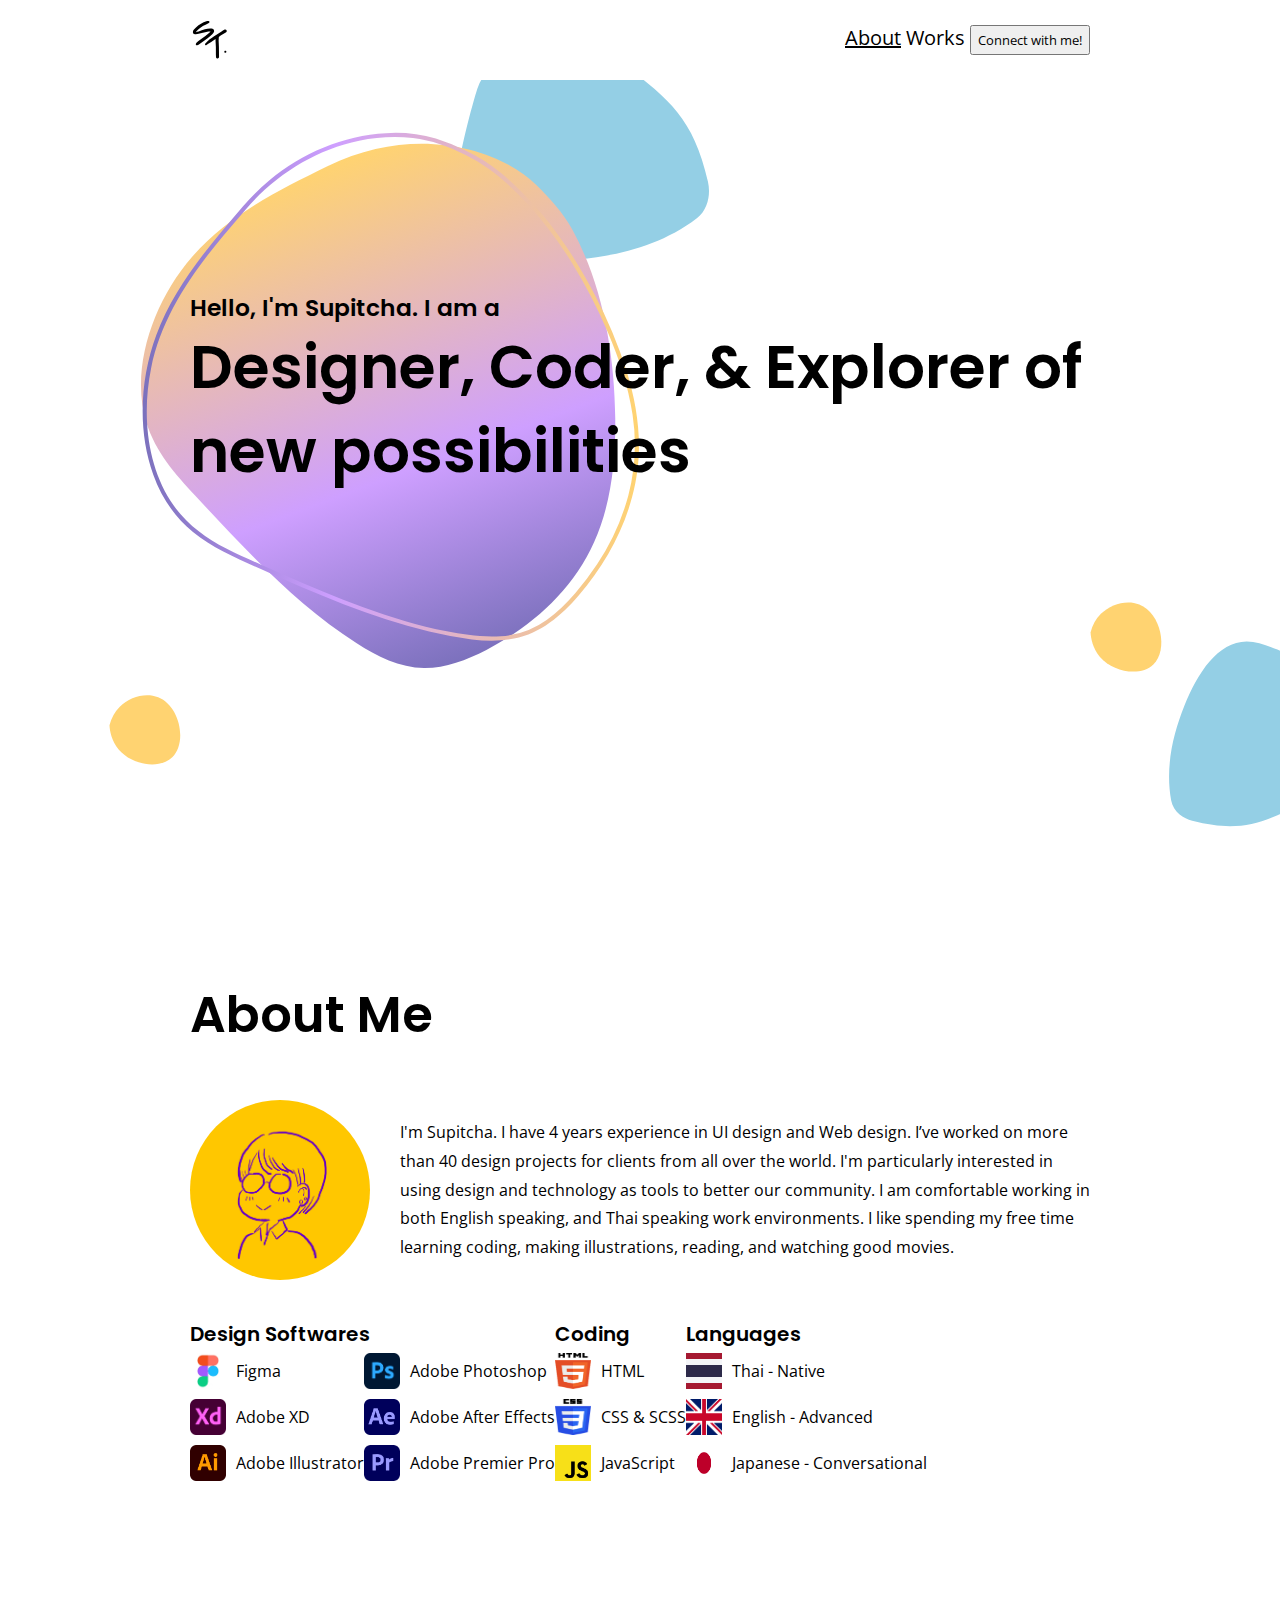
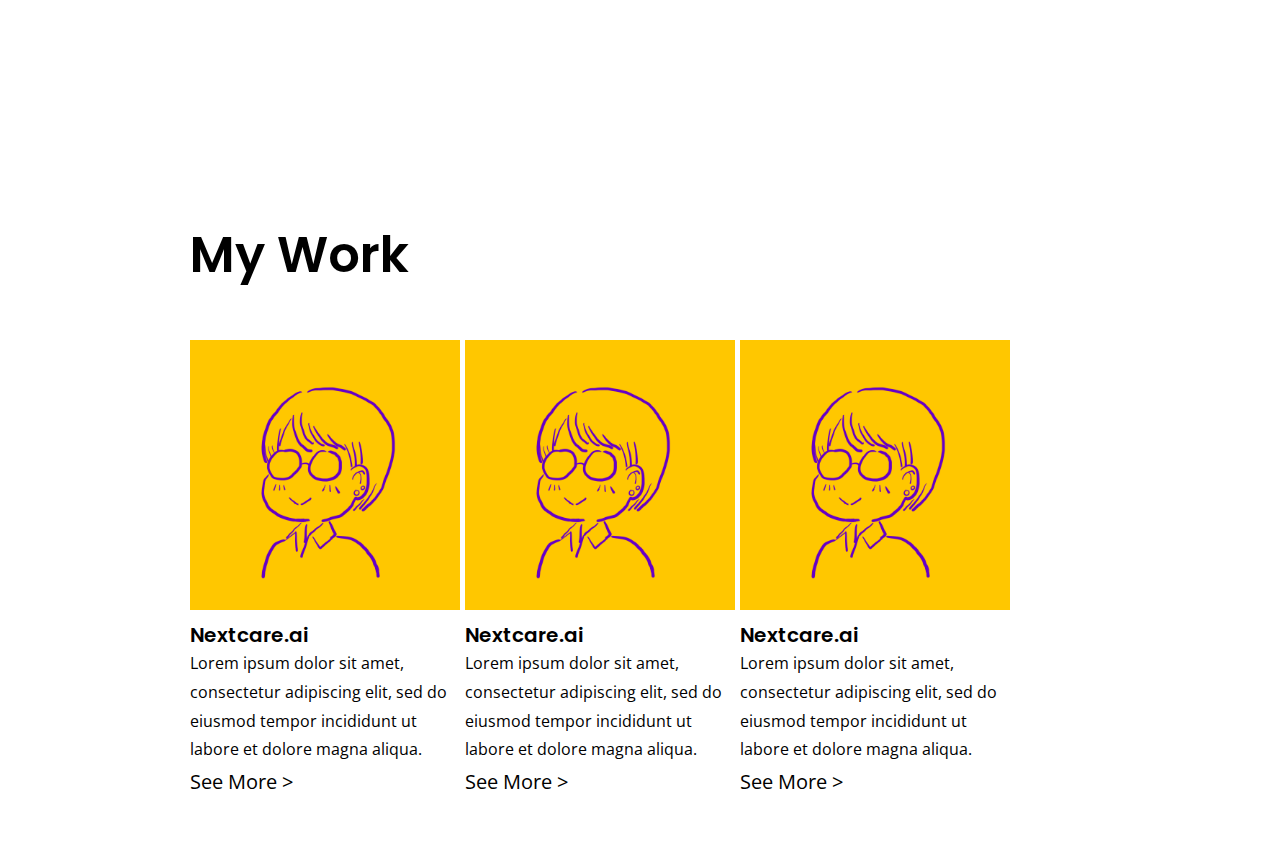
==== commit 279bdc87: "Merge commit '2d1019de4f2e90f277e7f33cfd5980a5cdc98fb3' into sprint1" ====
--- a/public/index.html
+++ b/public/index.html
@@ -27,7 +27,7 @@
 </head>
 
 <body>
-  <script>
+  <!-- <script>
     function scrollAnimationHero() {
       var scrollPosition = window.scrollY;
       var docHeight = document.documentElement.clientHeight;
@@ -36,7 +36,7 @@
       document.getElementById("hero_bg_1").style.transform = `scale(${heroScale},${heroScale})`;
     }
     window.addEventListener("scroll", scrollAnimationHero);
-  </script>
+  </script> -->
   <div class="section sec-nav">
     <div class="section-content nav header-nav">
       <a class="logo-container">
@@ -60,47 +60,21 @@
         </svg>
       </a>
       <div class="nav_right">
-        <a class="nav_item">About</a>
+        <a class="nav_item" href="#secabout">About</a>
         <a class="nav_item">Works</a>
         <a class="nav_item"><button>Connect with me!</button></a>
       </div>
     </div>
   </div>
   <div class="section sec-hero sec-fullheight">
-    <div class="hero_bg">
-      <svg id="hero_bg_1" data-name="Layer 2" xmlns="http://www.w3.org/2000/svg"
-        xmlns:xlink="http://www.w3.org/1999/xlink" viewBox="0 0 1366 768">
-        <defs>
-          <style>
-            .cls-1 {
-              fill: url(#linear-gradient);
-            }
-
-            .cls-2 {
-              fill: url(#linear-gradient-2);
-            }
-          </style>
-          <linearGradient id="linear-gradient" x1="352.20557" y1="728.38671" x2="164.34084" y2="402.99545"
-            gradientTransform="translate(148.2753 -190.84315) rotate(9.51883)" gradientUnits="userSpaceOnUse">
-            <stop offset="0" stop-color="#7c71bd" />
-            <stop offset="0.38513" stop-color="#ce9fff" />
-            <stop offset="1" stop-color="#ffd371" />
-          </linearGradient>
-          <linearGradient id="linear-gradient-2" x1="126.39556" y1="390.27366" x2="488.83521" y2="390.27366"
-            gradientTransform="matrix(1, 0, 0, 1, 0, 0)" xlink:href="#linear-gradient" />
-        </defs>
-        <path class="cls-1"
-          d="M260.96257,228.27451c-35.08446,17.369-71.52189,34.627-99.476,66.66007s-45.72426,81.61223-33.541,121.42872c6.76092,22.09557,21.50993,38.29292,35.83232,53.74918,36.94182,39.8664,74.27219,80.0633,118.43536,108.34063,15.24539,9.7615,31.74677,18.184,49.752,18.38,15.411.16779,30.999-5.72465,45.77949-13.28208,31.83691-16.2785,62.654-42.30509,79.16642-79.19323,12.64821-28.25557,15.80359-60.2848,15.4921-90.86124-.50554-49.62375-9.80291-98.70884-31.3616-138.40223-7.05478-12.98911-16.64246-23.31387-26.60813-33.0876C387.29117,215.38721,324.93893,196.60219,260.96257,228.27451Z" />
-        <path class="cls-2"
-          d="M198.85633,257.83909c-24.79882,28.914-50.09463,58.22314-63.55231,94.43222-11.987,32.25214-13.91992,69.9189-2.23267,102.55715,5.88418,16.43237,15.5554,31.09747,29.14636,42.1624,14.80544,12.05369,32.55129,19.47913,49.82859,27.204,40.11211,17.9345,80.73666,35.77788,123.65214,45.90281a275.74684,275.74684,0,0,0,31.36951,5.72912c10.30688,1.19935,20.8159,1.42448,31.03731-.59739,19.52161-3.86152,34.76676-17.00731,47.41071-31.69713,24.46973-28.42913,41.85426-63.84212,44.077-101.67573,1.245-21.19116-2.47113-42.40913-8.69564-62.61254a347.20838,347.20838,0,0,0-23.774-56.8985c-17.32654-33.51374-39.78736-65.27-69.03465-89.43266a122.06556,122.06556,0,0,0-25.24535-16.0979,152.18953,152.18953,0,0,0-22.25835-8.97027,108.99333,108.99333,0,0,0-36.63544-3.84607c-31.37575,1.70246-61.50836,14.51635-85.55778,34.54064a165.77959,165.77959,0,0,0-19.53539,19.29987c-1.25345,1.45647.85931,3.58773,2.12132,2.12132,21.644-25.14948,50.66164-43.5895,83.30467-50.37859a125.35393,125.35393,0,0,1,39.469-2.05253c13.68025,1.54463,26.39706,6.41271,38.71372,12.42471,17.10764,8.35056,31.41306,20.92814,44.34206,34.74648a285.59605,285.59605,0,0,1,33.84543,44.66089,379.75054,379.75054,0,0,1,26.35866,50.988c8.26287,19.32211,14.9939,39.50261,18.0942,60.34069a147.62777,147.62777,0,0,1-3.1391,59.6885,172.37805,172.37805,0,0,1-22.79291,50.11192,201.42968,201.42968,0,0,1-16.18515,21.39116c-6.2794,7.24908-13.12089,14.15985-20.98535,19.69668A64.73375,64.73375,0,0,1,395.397,572.68691c-10.21579,1.72992-20.73785,1.16942-30.96226-.1874-21.05435-2.794-41.7871-8.33776-61.93269-14.96257-20.45648-6.727-40.45424-14.77487-60.22678-23.284-10.03435-4.31829-20.01632-8.75694-29.9879-13.21786-8.594-3.84466-17.24154-7.60617-25.60764-11.93345-16.19871-8.37861-30.93995-19.32966-40.88129-34.86993-18.13432-28.34749-20.80524-65.391-14.29794-97.73491,7.3897-36.72983,28.65845-67.954,52.2304-96.27693,5.67349-6.817,11.473-13.52756,17.24671-20.25943C202.22839,258.50212,200.11579,256.37063,198.85633,257.83909Z" />
-      </svg>
-    </div>
+    <div class="hero_bg"></div>
     <div class="section-content">
       <h3>Hello, I'm Supitcha. I am a</h3>
       <h1>Designer, Coder, & Explorer of new possibilities</h1>
-    </div>
-  </div>
-  <div class="section sec-about sec-fullheight">
+      <div class="hero_headerart1"></div>
+    </div>
+  </div>
+  <div id="secabout" class="section sec-about sec-fullheight">
     <div class="section-content">
       <h2 class="section_header">About Me</h2>
       <div class="about-container">
--- a/public/main.css
+++ b/public/main.css
@@ -5,6 +5,7 @@
 html {
     max-width: 100vw;
     overflow-x: hidden;
+    scroll-behavior: smooth;
 }
 html {
     font-size: 16px;
@@ -64,6 +65,8 @@
 }
 .sec-fullheight {
     height: 100vh;
+    padding-top: var(--nav-height);
+    overflow: auto;
 }
 .section-content {
     margin: auto;
@@ -82,8 +85,12 @@
 }
 /* Styling */
 /* Section Nav */
-.section-nav {
+.sec-nav {
     height: var(--nav-height);
+    position: fixed;
+    z-index: 3;
+    top: 0;
+    background-color: white;
 }
 .header-nav {
     display: flex;
@@ -98,15 +105,26 @@
     height: calc(var(--nav-height) - 40px);
 }
 /* Hero Section */
-.sec-hero {
-    height: calc(100vh - var(--nav-height));
-}
 .hero_bg {
     border: solid 1 black;
     position: absolute;
     width: 100vw;
     height: 100vh;
+    z-index: -2;
+    background-image: url('assets/headerart_2.svg');
+    background-repeat: no-repeat;
+    background-size: 100% 100%;
+}
+.hero_headerart1 {
+    width: 70vmin;
+    height: 70vmin;
+    position: relative;
+    background-image: url('assets/headerart_1_noframe.svg');
+    background-repeat: no-repeat;
+    background-size: 100% 100%;
     z-index: -1;
+    margin-top: calc(-35vmin - 7rem);
+    margin-left: -4rem;
 }
 .sec-hero .section-content {
     height: 100%;
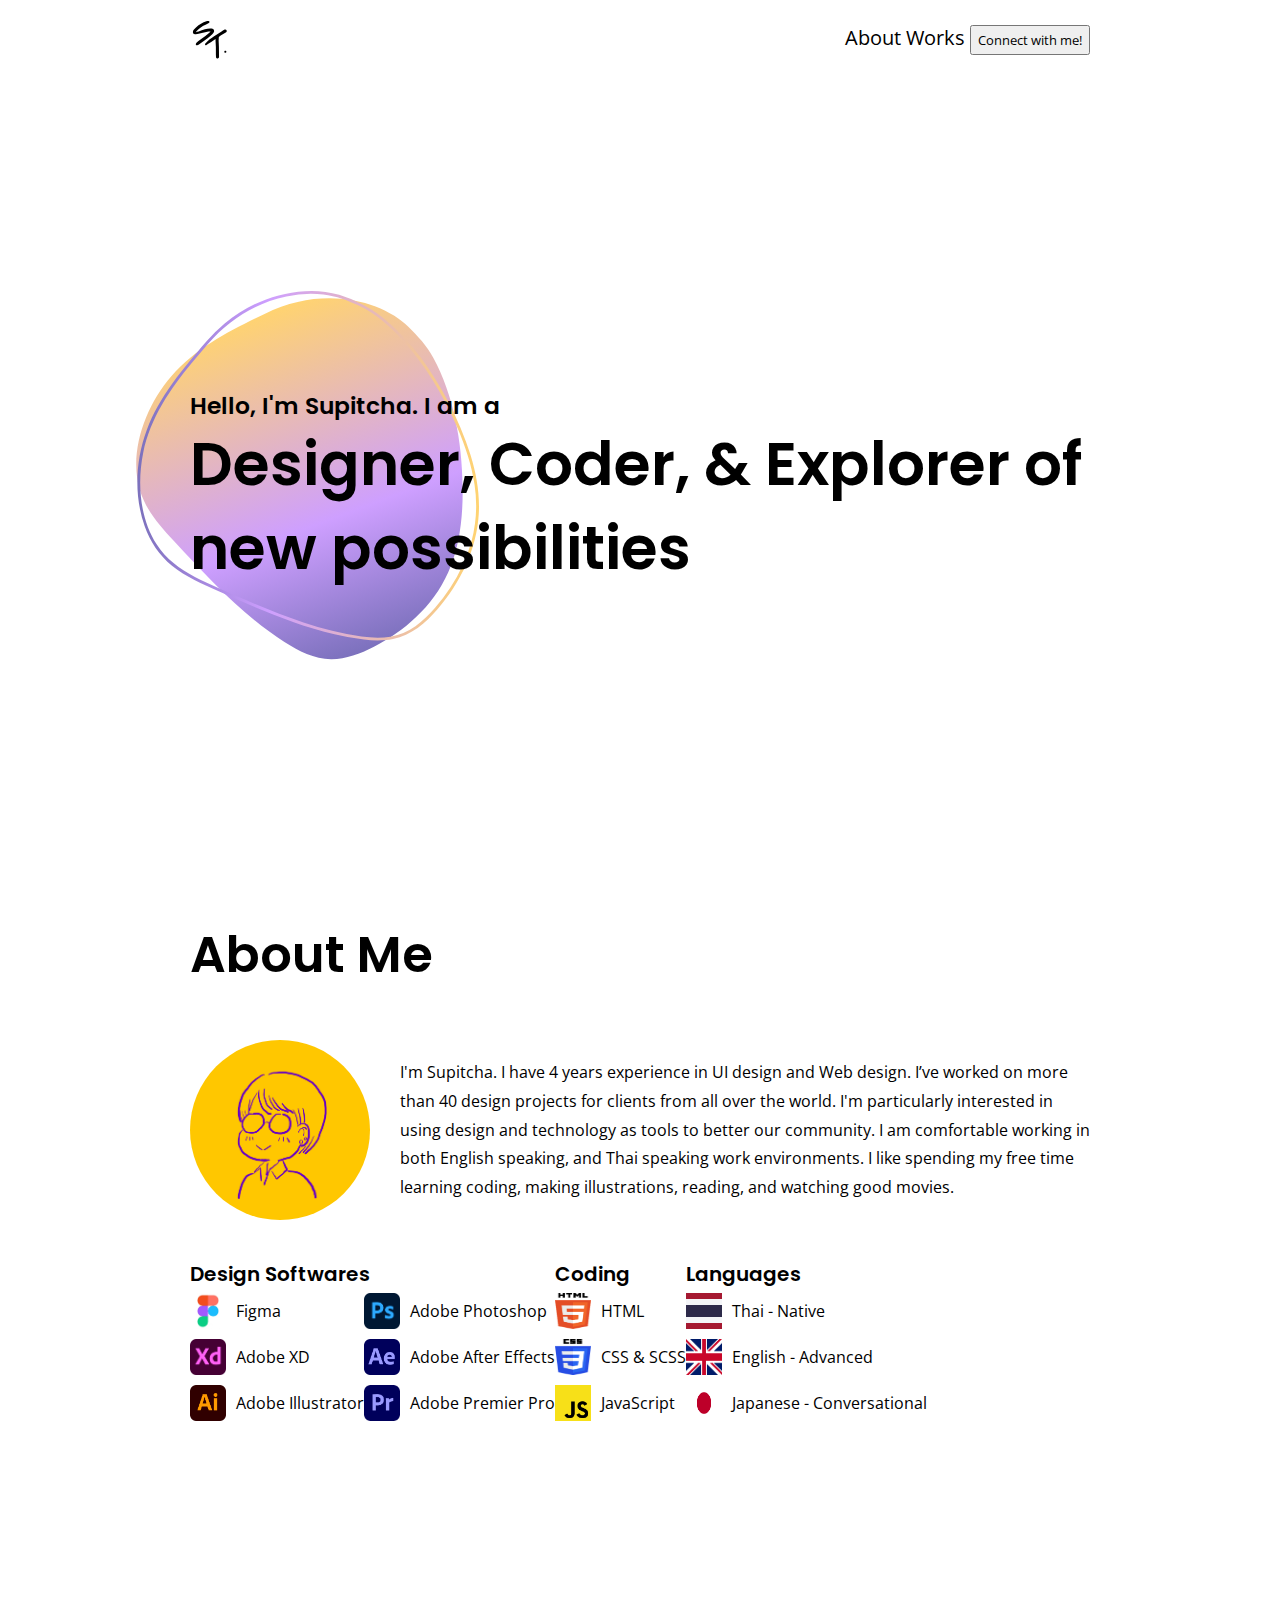
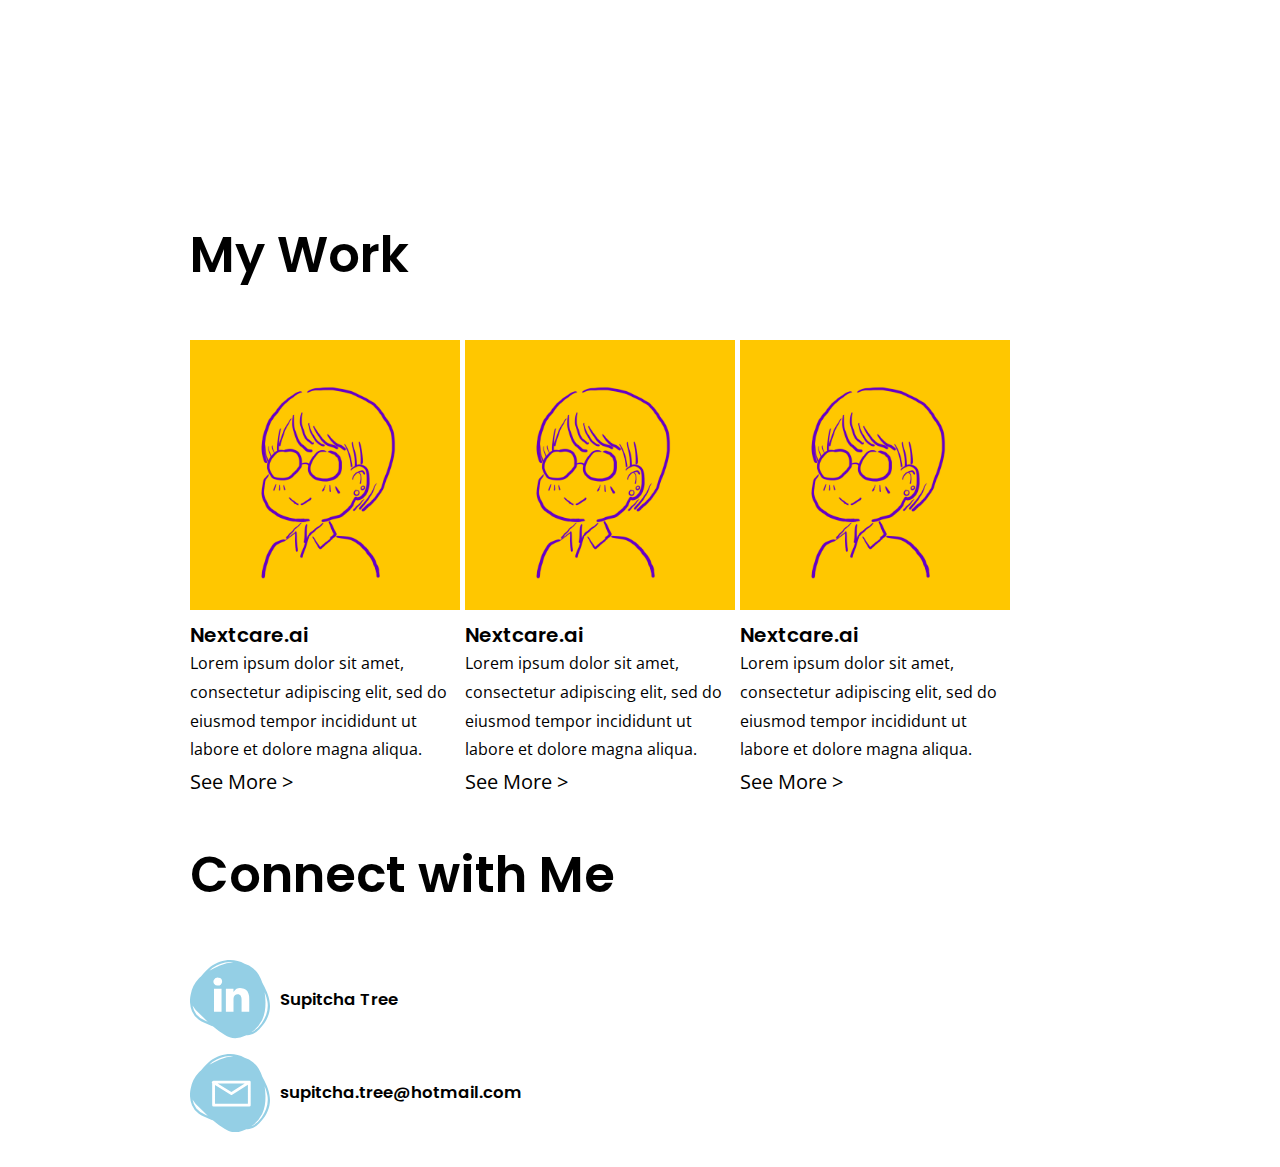
==== commit 15cb0551: "added contend for connect section" ====
--- a/public/index.html
+++ b/public/index.html
@@ -27,7 +27,7 @@
 </head>
 
 <body>
-  <!-- <script>
+  <script>
     function scrollAnimationHero() {
       var scrollPosition = window.scrollY;
       var docHeight = document.documentElement.clientHeight;
@@ -36,7 +36,7 @@
       document.getElementById("hero_bg_1").style.transform = `scale(${heroScale},${heroScale})`;
     }
     window.addEventListener("scroll", scrollAnimationHero);
-  </script> -->
+  </script>
   <div class="section sec-nav">
     <div class="section-content nav header-nav">
       <a class="logo-container">
@@ -60,21 +60,47 @@
         </svg>
       </a>
       <div class="nav_right">
-        <a class="nav_item" href="#secabout">About</a>
+        <a class="nav_item">About</a>
         <a class="nav_item">Works</a>
         <a class="nav_item"><button>Connect with me!</button></a>
       </div>
     </div>
   </div>
   <div class="section sec-hero sec-fullheight">
-    <div class="hero_bg"></div>
+    <div class="hero_bg">
+      <svg id="hero_bg_1" data-name="Layer 2" xmlns="http://www.w3.org/2000/svg"
+        xmlns:xlink="http://www.w3.org/1999/xlink" viewBox="0 0 1366 768">
+        <defs>
+          <style>
+            .cls-1 {
+              fill: url(#linear-gradient);
+            }
+
+            .cls-2 {
+              fill: url(#linear-gradient-2);
+            }
+          </style>
+          <linearGradient id="linear-gradient" x1="352.20557" y1="728.38671" x2="164.34084" y2="402.99545"
+            gradientTransform="translate(148.2753 -190.84315) rotate(9.51883)" gradientUnits="userSpaceOnUse">
+            <stop offset="0" stop-color="#7c71bd" />
+            <stop offset="0.38513" stop-color="#ce9fff" />
+            <stop offset="1" stop-color="#ffd371" />
+          </linearGradient>
+          <linearGradient id="linear-gradient-2" x1="126.39556" y1="390.27366" x2="488.83521" y2="390.27366"
+            gradientTransform="matrix(1, 0, 0, 1, 0, 0)" xlink:href="#linear-gradient" />
+        </defs>
+        <path class="cls-1"
+          d="M260.96257,228.27451c-35.08446,17.369-71.52189,34.627-99.476,66.66007s-45.72426,81.61223-33.541,121.42872c6.76092,22.09557,21.50993,38.29292,35.83232,53.74918,36.94182,39.8664,74.27219,80.0633,118.43536,108.34063,15.24539,9.7615,31.74677,18.184,49.752,18.38,15.411.16779,30.999-5.72465,45.77949-13.28208,31.83691-16.2785,62.654-42.30509,79.16642-79.19323,12.64821-28.25557,15.80359-60.2848,15.4921-90.86124-.50554-49.62375-9.80291-98.70884-31.3616-138.40223-7.05478-12.98911-16.64246-23.31387-26.60813-33.0876C387.29117,215.38721,324.93893,196.60219,260.96257,228.27451Z" />
+        <path class="cls-2"
+          d="M198.85633,257.83909c-24.79882,28.914-50.09463,58.22314-63.55231,94.43222-11.987,32.25214-13.91992,69.9189-2.23267,102.55715,5.88418,16.43237,15.5554,31.09747,29.14636,42.1624,14.80544,12.05369,32.55129,19.47913,49.82859,27.204,40.11211,17.9345,80.73666,35.77788,123.65214,45.90281a275.74684,275.74684,0,0,0,31.36951,5.72912c10.30688,1.19935,20.8159,1.42448,31.03731-.59739,19.52161-3.86152,34.76676-17.00731,47.41071-31.69713,24.46973-28.42913,41.85426-63.84212,44.077-101.67573,1.245-21.19116-2.47113-42.40913-8.69564-62.61254a347.20838,347.20838,0,0,0-23.774-56.8985c-17.32654-33.51374-39.78736-65.27-69.03465-89.43266a122.06556,122.06556,0,0,0-25.24535-16.0979,152.18953,152.18953,0,0,0-22.25835-8.97027,108.99333,108.99333,0,0,0-36.63544-3.84607c-31.37575,1.70246-61.50836,14.51635-85.55778,34.54064a165.77959,165.77959,0,0,0-19.53539,19.29987c-1.25345,1.45647.85931,3.58773,2.12132,2.12132,21.644-25.14948,50.66164-43.5895,83.30467-50.37859a125.35393,125.35393,0,0,1,39.469-2.05253c13.68025,1.54463,26.39706,6.41271,38.71372,12.42471,17.10764,8.35056,31.41306,20.92814,44.34206,34.74648a285.59605,285.59605,0,0,1,33.84543,44.66089,379.75054,379.75054,0,0,1,26.35866,50.988c8.26287,19.32211,14.9939,39.50261,18.0942,60.34069a147.62777,147.62777,0,0,1-3.1391,59.6885,172.37805,172.37805,0,0,1-22.79291,50.11192,201.42968,201.42968,0,0,1-16.18515,21.39116c-6.2794,7.24908-13.12089,14.15985-20.98535,19.69668A64.73375,64.73375,0,0,1,395.397,572.68691c-10.21579,1.72992-20.73785,1.16942-30.96226-.1874-21.05435-2.794-41.7871-8.33776-61.93269-14.96257-20.45648-6.727-40.45424-14.77487-60.22678-23.284-10.03435-4.31829-20.01632-8.75694-29.9879-13.21786-8.594-3.84466-17.24154-7.60617-25.60764-11.93345-16.19871-8.37861-30.93995-19.32966-40.88129-34.86993-18.13432-28.34749-20.80524-65.391-14.29794-97.73491,7.3897-36.72983,28.65845-67.954,52.2304-96.27693,5.67349-6.817,11.473-13.52756,17.24671-20.25943C202.22839,258.50212,200.11579,256.37063,198.85633,257.83909Z" />
+      </svg>
+    </div>
     <div class="section-content">
       <h3>Hello, I'm Supitcha. I am a</h3>
       <h1>Designer, Coder, & Explorer of new possibilities</h1>
-      <div class="hero_headerart1"></div>
-    </div>
-  </div>
-  <div id="secabout" class="section sec-about sec-fullheight">
+    </div>
+  </div>
+  <div class="section sec-about sec-fullheight">
     <div class="section-content">
       <h2 class="section_header">About Me</h2>
       <div class="about-container">
@@ -206,8 +232,24 @@
       </div>
     </div>
   </div>
-  <div class="section sec-footer">
-    <div class="section-content"></div>
+  <div class="section sec-connect">
+    <div class="section-content">
+      <h2 class="section_header">Connect with Me</h2>
+      <a class="connect-item" href="https://www.linkedin.com/in/supitcha-tree-3994151a3/">
+        <svg class="connect-icon" xmlns="http://www.w3.org/2000/svg" viewBox="0 0 67.38912 66.02907">
+          <path
+            d="M61.57186,20.33846c-.18005-.34009-.38-.66016-.56994-.99a37.18914,37.18914,0,0,0-3.11011-6.91015,24.27467,24.27467,0,0,0-4.81995-5.51,19.53014,19.53014,0,0,0-7.09-3.81006c-9.07007-5.13989-20.48-3.69971-28.8,2.66016a31.86573,31.86573,0,0,0-3.66,3.31006c-1.45,1.5498-2.9,3.11987-4.29993,4.73q-1.03509.90014-2.01,1.91992a24.92275,24.92275,0,0,0-6.66,13.6101,23.27643,23.27643,0,0,0,1.12,13.7898,16.56949,16.56949,0,0,0,5.54,6.99023c2.78,2.02979,6.05994,3.25,9.22,4.54.92993.37989,1.85.75977,2.78,1.1399a71.04876,71.04876,0,0,0,9.88989,7.15991c2.76,1.62012,5.75,3.03,9.01,3.06006a19.48242,19.48242,0,0,0,8.3-2.21c.32007-.14991.64-.31006.96-.47a17.58245,17.58245,0,0,0,2.52-.2102,15.63253,15.63253,0,0,0,8.5-4.71973c4.66-4.63012,8.16-10.67016,8.87012-17.27C68.05184,33.84846,65.04183,26.59846,61.57186,20.33846Zm-48.6,30.8999A19.54143,19.54143,0,0,1,5.3818,45.86824a16.5799,16.5799,0,0,1-3.25-7.62988,29.52933,29.52933,0,0,0,5.49,6.68017c2.46,2.43994,4.93005,4.8899,7.47,7.23975C14.3818,51.85847,13.67184,51.54842,12.97189,51.23836Zm13.6-7.62989h-6.38V24.25838h6.38Zm-3.21008-22.05a3.35445,3.35445,0,0,1-3.40991-4.49,3.62509,3.62509,0,0,1,4.06006-2.18018,3.329,3.329,0,0,1,3.0199,3.51025A3.37614,3.37614,0,0,1,23.36178,21.55843ZM25.24191,4.63826c-3,1.37012-6.06006,2.73-8.98,4.3501a27.26757,27.26757,0,0,1,13.32983-6.8,22.357,22.357,0,0,1,6.95007-.26978A30.34506,30.34506,0,0,0,25.24191,4.63826Zm24.66992,38.7002c0,.06982-.01.13989-.02.26H43.45187v-.62011c0-3.18994.01-6.37989-.01-9.57984a8.59009,8.59009,0,0,0-.23-2.09008,3.16949,3.16949,0,0,0-5.38013-1.52,3.73888,3.73888,0,0,0-1.17993,2.84008c.01,3.44,0,6.87989,0,10.30982v.67016H30.22189V24.25838h6.3999v2.6499c.18005-.2.26-.27979.33008-.36987a6.54693,6.54693,0,0,1,6.53-2.72,6.41321,6.41321,0,0,1,5.72,4.46,11.131,11.131,0,0,1,.66992,3.47C49.96188,35.60847,49.91183,39.47835,49.91183,43.33846Zm10.4,10.06005a23.51413,23.51413,0,0,1-6.81994,6.54981,10.23143,10.23143,0,0,1-1.69007.77,26.82222,26.82222,0,0,0,8.97-10.08985c2.29-4.71,2.86-10.04,2.80993-15.14013a59.68242,59.68242,0,0,0-.7-8.37989,36.15414,36.15414,0,0,1,2.37012,8.10987C66.30184,41.7784,64.20187,48.12849,60.31185,53.39851Z" />
+        </svg>
+        <h5>Supitcha Tree</h5>
+      </a>
+      <a class="connect-item" href="">
+        <svg class="connect-icon" xmlns="http://www.w3.org/2000/svg" viewBox="0 0 67.38912 66.02907">
+          <path
+            d="M61.57186,20.33846c-.18005-.34009-.38-.66016-.56994-.99a37.18914,37.18914,0,0,0-3.11011-6.91015,24.27467,24.27467,0,0,0-4.81995-5.51,19.53014,19.53014,0,0,0-7.09-3.81006c-9.07007-5.13989-20.48-3.69971-28.8,2.66016a31.86573,31.86573,0,0,0-3.66,3.31006c-1.45,1.5498-2.9,3.11987-4.29993,4.73q-1.03509.90014-2.01,1.91992a24.92275,24.92275,0,0,0-6.66,13.6101,23.27643,23.27643,0,0,0,1.12,13.7898,16.56949,16.56949,0,0,0,5.54,6.99023c2.78,2.02979,6.05994,3.25,9.22,4.54.92993.37989,1.85.75977,2.78,1.1399a71.04876,71.04876,0,0,0,9.88989,7.15991c2.76,1.62012,5.75,3.03,9.01,3.06006a19.48242,19.48242,0,0,0,8.3-2.21c.32007-.14991.64-.31006.96-.47a17.58245,17.58245,0,0,0,2.52-.2102,15.63253,15.63253,0,0,0,8.5-4.71973c4.66-4.63012,8.16-10.67016,8.87012-17.27C68.05184,33.84846,65.04183,26.59846,61.57186,20.33846Zm-48.6,30.8999A19.54143,19.54143,0,0,1,5.3818,45.86824a16.5799,16.5799,0,0,1-3.25-7.62988,29.52933,29.52933,0,0,0,5.49,6.68017c2.46,2.43994,4.93005,4.8899,7.47,7.23975C14.3818,51.85847,13.67184,51.54842,12.97189,51.23836Zm3.29-42.25a27.26757,27.26757,0,0,1,13.32983-6.8,22.357,22.357,0,0,1,6.95007-.26978A30.34506,30.34506,0,0,0,25.24191,4.63826C22.24191,6.00838,19.18185,7.36824,16.26193,8.98836ZM51.1318,43.09846a1.18219,1.18219,0,0,1-1.17993,1.17994H19.86178a1.18219,1.18219,0,0,1-1.17993-1.17994V24.6783a1.1725,1.1725,0,0,1-.12-1.36987,1.30571,1.30571,0,0,1,.37-.37012,1.14588,1.14588,0,0,1,.92993-.49H49.95187a1.18224,1.18224,0,0,1,1.17993,1.18017Zm9.18005,10.3a23.51413,23.51413,0,0,1-6.81994,6.54981,10.23143,10.23143,0,0,1-1.69007.77,26.82222,26.82222,0,0,0,8.97-10.08985c2.29-4.71,2.86-10.04,2.80993-15.14013a59.68242,59.68242,0,0,0-.7-8.37989,36.15414,36.15414,0,0,1,2.37012,8.10987C66.30184,41.7784,64.20187,48.12849,60.31185,53.39851Zm-25.41-18.8601a1.10356,1.10356,0,0,1-.61-.17017l-13.25-8.1499V41.91853h27.73V25.88826l-13.23,8.47021A1.21609,1.21609,0,0,1,34.90182,34.53841Zm11.17993-9.73H23.25192l11.63989,7.15991Z" />
+        </svg>
+        <h5>supitcha.tree@hotmail.com</h5>
+      </a>
+    </div>
   </div>
 
   <script>
--- a/public/main.css
+++ b/public/main.css
@@ -5,7 +5,6 @@
 html {
     max-width: 100vw;
     overflow-x: hidden;
-    scroll-behavior: smooth;
 }
 html {
     font-size: 16px;
@@ -65,8 +64,6 @@
 }
 .sec-fullheight {
     height: 100vh;
-    padding-top: var(--nav-height);
-    overflow: auto;
 }
 .section-content {
     margin: auto;
@@ -85,12 +82,8 @@
 }
 /* Styling */
 /* Section Nav */
-.sec-nav {
+.section-nav {
     height: var(--nav-height);
-    position: fixed;
-    z-index: 3;
-    top: 0;
-    background-color: white;
 }
 .header-nav {
     display: flex;
@@ -105,26 +98,15 @@
     height: calc(var(--nav-height) - 40px);
 }
 /* Hero Section */
+.sec-hero {
+    height: calc(100vh - var(--nav-height));
+}
 .hero_bg {
     border: solid 1 black;
     position: absolute;
     width: 100vw;
     height: 100vh;
-    z-index: -2;
-    background-image: url('assets/headerart_2.svg');
-    background-repeat: no-repeat;
-    background-size: 100% 100%;
-}
-.hero_headerart1 {
-    width: 70vmin;
-    height: 70vmin;
-    position: relative;
-    background-image: url('assets/headerart_1_noframe.svg');
-    background-repeat: no-repeat;
-    background-size: 100% 100%;
     z-index: -1;
-    margin-top: calc(-35vmin - 7rem);
-    margin-left: -4rem;
 }
 .sec-hero .section-content {
     height: 100%;
@@ -178,6 +160,19 @@
 .work-box img {
     max-width: 100%;
 }
+/* Connect Section */
+.connect-item {
+    display: flex;
+    align-items: center;
+    margin: 15px 0 15px 0;
+    text-decoration: none;
+}
+.connect-icon {
+    flex-basis: 4rem;
+    flex-shrink: 2;
+    margin-right: 10px;
+    fill: #94cfe5;
+}
 /* Landscape Mobile & Portrait Tablets */
 @media screen and (min-width: 660px) {
     .bc-3-md {
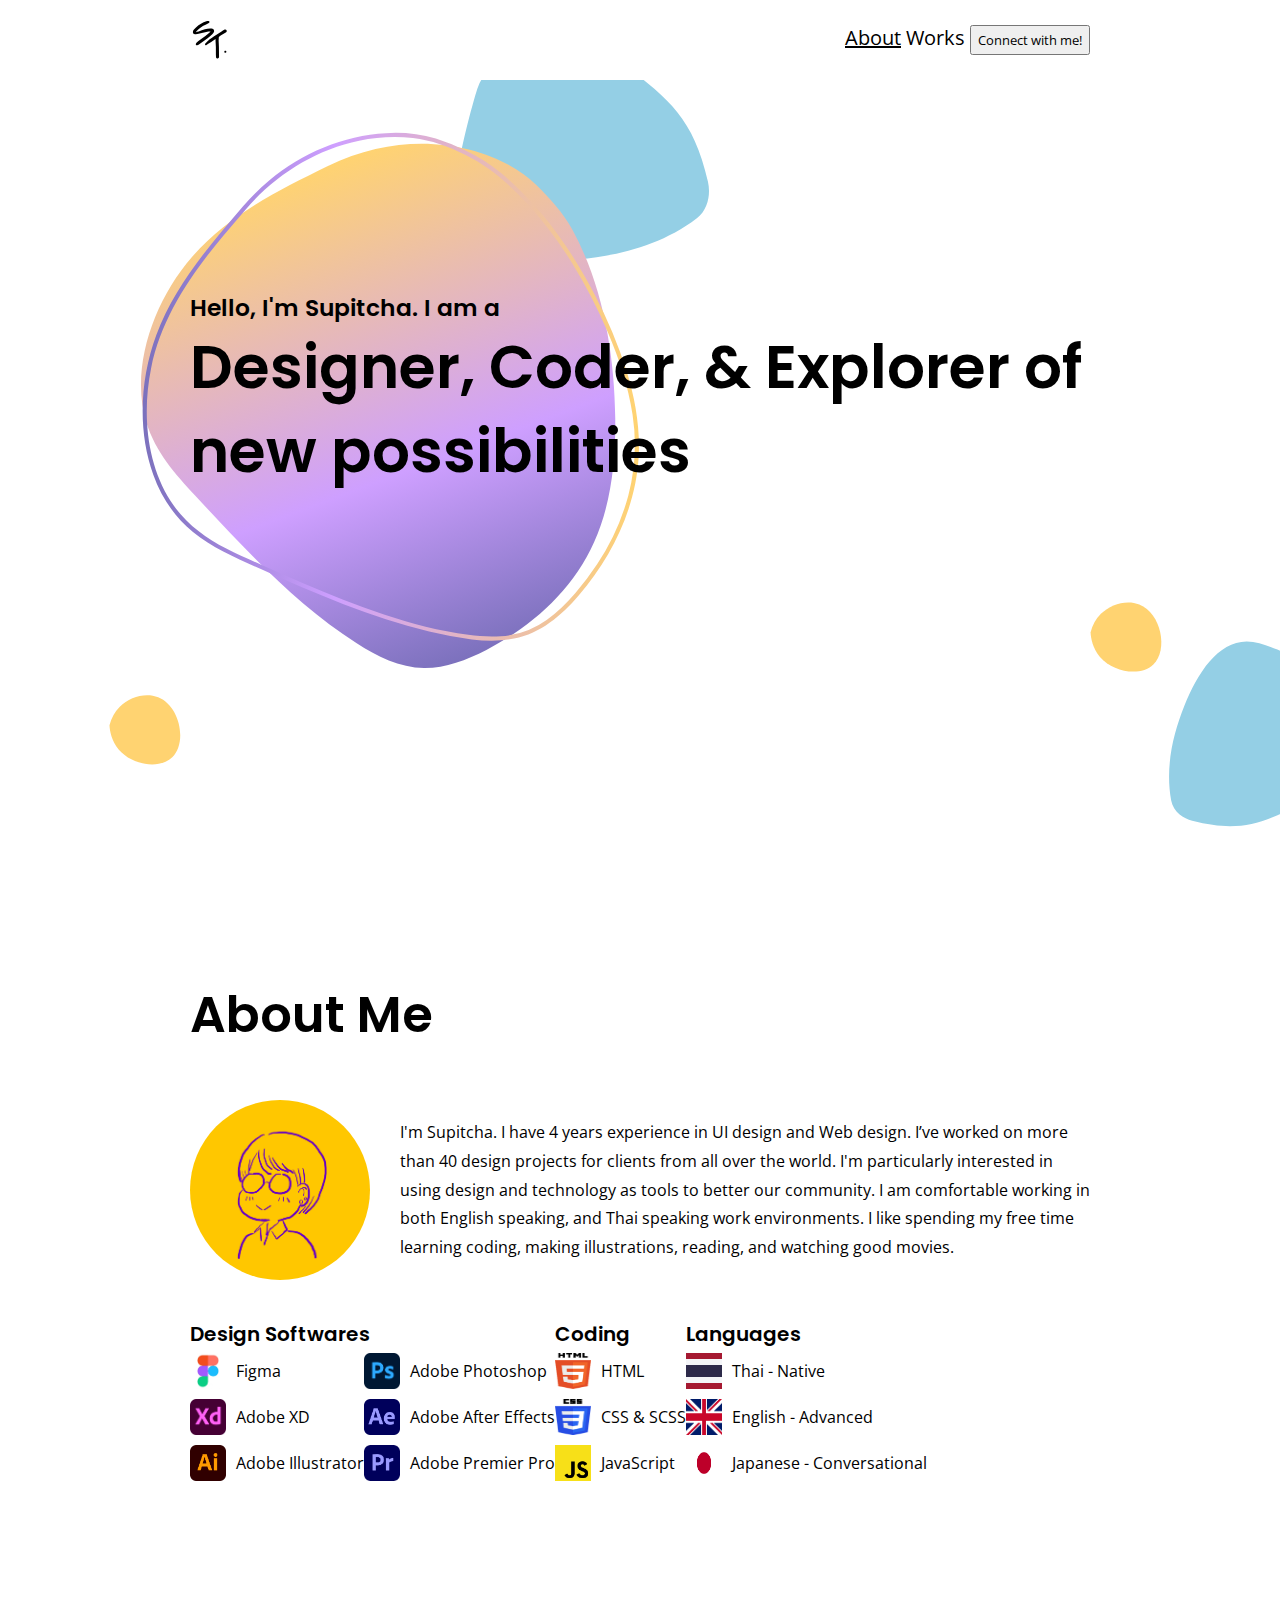
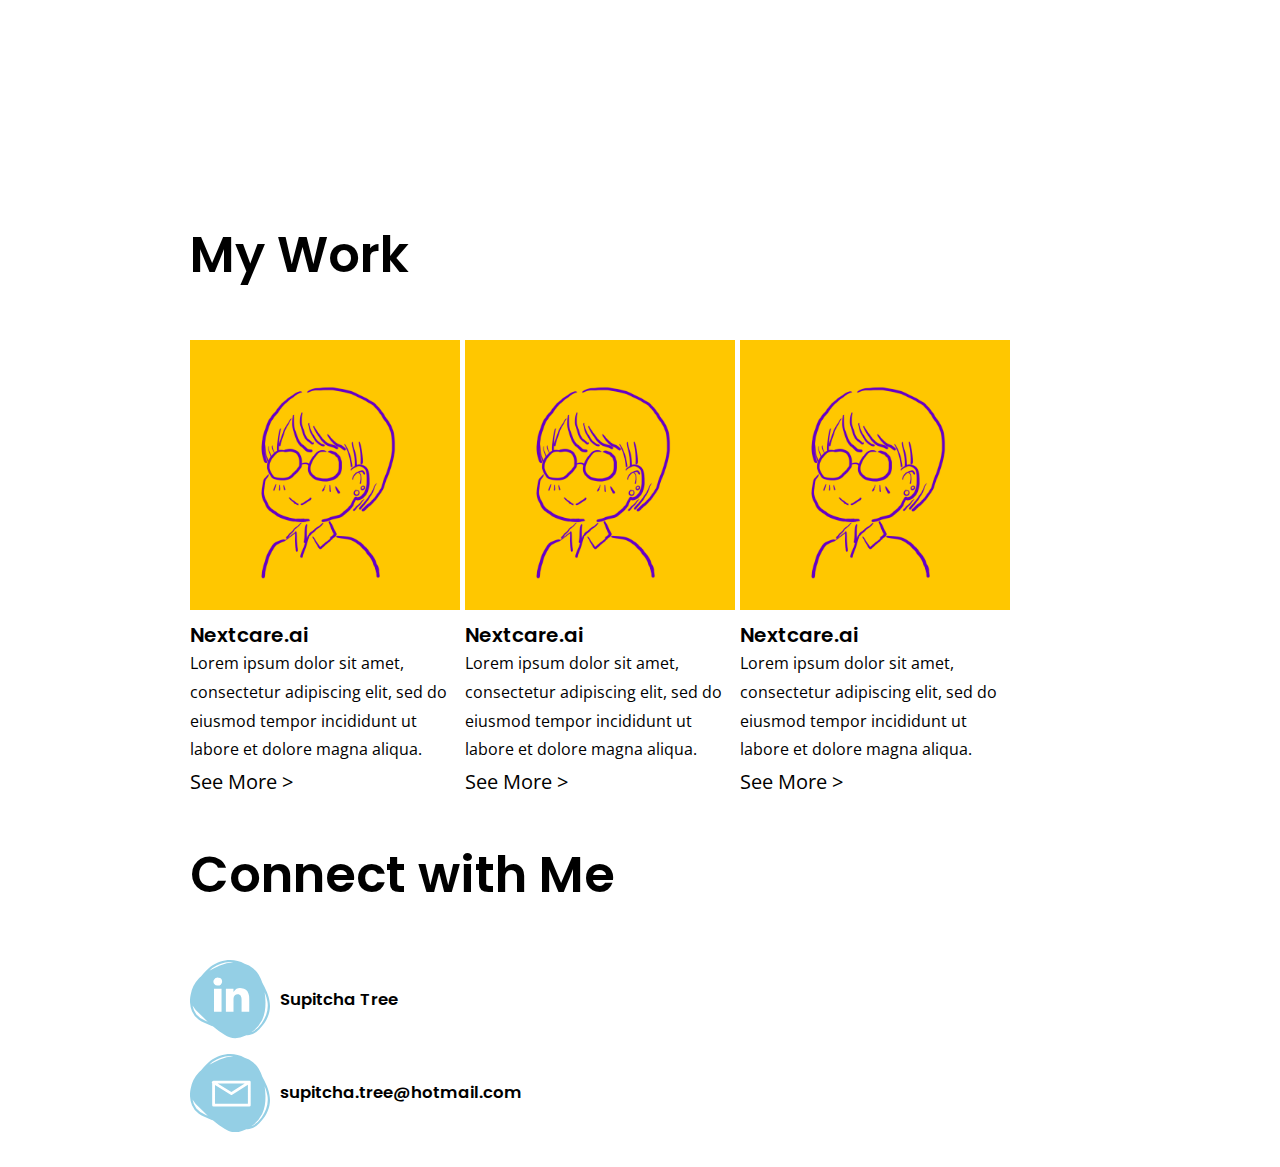
==== commit 230ade12: "Merge commit '15cb0551b13c69ab1321934d4b061f4c11ae08fc' into sprint1" ====
--- a/public/index.html
+++ b/public/index.html
@@ -27,7 +27,7 @@
 </head>
 
 <body>
-  <script>
+  <!-- <script>
     function scrollAnimationHero() {
       var scrollPosition = window.scrollY;
       var docHeight = document.documentElement.clientHeight;
@@ -36,7 +36,7 @@
       document.getElementById("hero_bg_1").style.transform = `scale(${heroScale},${heroScale})`;
     }
     window.addEventListener("scroll", scrollAnimationHero);
-  </script>
+  </script> -->
   <div class="section sec-nav">
     <div class="section-content nav header-nav">
       <a class="logo-container">
@@ -60,47 +60,21 @@
         </svg>
       </a>
       <div class="nav_right">
-        <a class="nav_item">About</a>
+        <a class="nav_item" href="#secabout">About</a>
         <a class="nav_item">Works</a>
         <a class="nav_item"><button>Connect with me!</button></a>
       </div>
     </div>
   </div>
   <div class="section sec-hero sec-fullheight">
-    <div class="hero_bg">
-      <svg id="hero_bg_1" data-name="Layer 2" xmlns="http://www.w3.org/2000/svg"
-        xmlns:xlink="http://www.w3.org/1999/xlink" viewBox="0 0 1366 768">
-        <defs>
-          <style>
-            .cls-1 {
-              fill: url(#linear-gradient);
-            }
-
-            .cls-2 {
-              fill: url(#linear-gradient-2);
-            }
-          </style>
-          <linearGradient id="linear-gradient" x1="352.20557" y1="728.38671" x2="164.34084" y2="402.99545"
-            gradientTransform="translate(148.2753 -190.84315) rotate(9.51883)" gradientUnits="userSpaceOnUse">
-            <stop offset="0" stop-color="#7c71bd" />
-            <stop offset="0.38513" stop-color="#ce9fff" />
-            <stop offset="1" stop-color="#ffd371" />
-          </linearGradient>
-          <linearGradient id="linear-gradient-2" x1="126.39556" y1="390.27366" x2="488.83521" y2="390.27366"
-            gradientTransform="matrix(1, 0, 0, 1, 0, 0)" xlink:href="#linear-gradient" />
-        </defs>
-        <path class="cls-1"
-          d="M260.96257,228.27451c-35.08446,17.369-71.52189,34.627-99.476,66.66007s-45.72426,81.61223-33.541,121.42872c6.76092,22.09557,21.50993,38.29292,35.83232,53.74918,36.94182,39.8664,74.27219,80.0633,118.43536,108.34063,15.24539,9.7615,31.74677,18.184,49.752,18.38,15.411.16779,30.999-5.72465,45.77949-13.28208,31.83691-16.2785,62.654-42.30509,79.16642-79.19323,12.64821-28.25557,15.80359-60.2848,15.4921-90.86124-.50554-49.62375-9.80291-98.70884-31.3616-138.40223-7.05478-12.98911-16.64246-23.31387-26.60813-33.0876C387.29117,215.38721,324.93893,196.60219,260.96257,228.27451Z" />
-        <path class="cls-2"
-          d="M198.85633,257.83909c-24.79882,28.914-50.09463,58.22314-63.55231,94.43222-11.987,32.25214-13.91992,69.9189-2.23267,102.55715,5.88418,16.43237,15.5554,31.09747,29.14636,42.1624,14.80544,12.05369,32.55129,19.47913,49.82859,27.204,40.11211,17.9345,80.73666,35.77788,123.65214,45.90281a275.74684,275.74684,0,0,0,31.36951,5.72912c10.30688,1.19935,20.8159,1.42448,31.03731-.59739,19.52161-3.86152,34.76676-17.00731,47.41071-31.69713,24.46973-28.42913,41.85426-63.84212,44.077-101.67573,1.245-21.19116-2.47113-42.40913-8.69564-62.61254a347.20838,347.20838,0,0,0-23.774-56.8985c-17.32654-33.51374-39.78736-65.27-69.03465-89.43266a122.06556,122.06556,0,0,0-25.24535-16.0979,152.18953,152.18953,0,0,0-22.25835-8.97027,108.99333,108.99333,0,0,0-36.63544-3.84607c-31.37575,1.70246-61.50836,14.51635-85.55778,34.54064a165.77959,165.77959,0,0,0-19.53539,19.29987c-1.25345,1.45647.85931,3.58773,2.12132,2.12132,21.644-25.14948,50.66164-43.5895,83.30467-50.37859a125.35393,125.35393,0,0,1,39.469-2.05253c13.68025,1.54463,26.39706,6.41271,38.71372,12.42471,17.10764,8.35056,31.41306,20.92814,44.34206,34.74648a285.59605,285.59605,0,0,1,33.84543,44.66089,379.75054,379.75054,0,0,1,26.35866,50.988c8.26287,19.32211,14.9939,39.50261,18.0942,60.34069a147.62777,147.62777,0,0,1-3.1391,59.6885,172.37805,172.37805,0,0,1-22.79291,50.11192,201.42968,201.42968,0,0,1-16.18515,21.39116c-6.2794,7.24908-13.12089,14.15985-20.98535,19.69668A64.73375,64.73375,0,0,1,395.397,572.68691c-10.21579,1.72992-20.73785,1.16942-30.96226-.1874-21.05435-2.794-41.7871-8.33776-61.93269-14.96257-20.45648-6.727-40.45424-14.77487-60.22678-23.284-10.03435-4.31829-20.01632-8.75694-29.9879-13.21786-8.594-3.84466-17.24154-7.60617-25.60764-11.93345-16.19871-8.37861-30.93995-19.32966-40.88129-34.86993-18.13432-28.34749-20.80524-65.391-14.29794-97.73491,7.3897-36.72983,28.65845-67.954,52.2304-96.27693,5.67349-6.817,11.473-13.52756,17.24671-20.25943C202.22839,258.50212,200.11579,256.37063,198.85633,257.83909Z" />
-      </svg>
-    </div>
+    <div class="hero_bg"></div>
     <div class="section-content">
       <h3>Hello, I'm Supitcha. I am a</h3>
       <h1>Designer, Coder, & Explorer of new possibilities</h1>
-    </div>
-  </div>
-  <div class="section sec-about sec-fullheight">
+      <div class="hero_headerart1"></div>
+    </div>
+  </div>
+  <div id="secabout" class="section sec-about sec-fullheight">
     <div class="section-content">
       <h2 class="section_header">About Me</h2>
       <div class="about-container">
--- a/public/main.css
+++ b/public/main.css
@@ -5,6 +5,7 @@
 html {
     max-width: 100vw;
     overflow-x: hidden;
+    scroll-behavior: smooth;
 }
 html {
     font-size: 16px;
@@ -64,6 +65,8 @@
 }
 .sec-fullheight {
     height: 100vh;
+    padding-top: var(--nav-height);
+    overflow: auto;
 }
 .section-content {
     margin: auto;
@@ -82,8 +85,12 @@
 }
 /* Styling */
 /* Section Nav */
-.section-nav {
+.sec-nav {
     height: var(--nav-height);
+    position: fixed;
+    z-index: 3;
+    top: 0;
+    background-color: white;
 }
 .header-nav {
     display: flex;
@@ -98,15 +105,26 @@
     height: calc(var(--nav-height) - 40px);
 }
 /* Hero Section */
-.sec-hero {
-    height: calc(100vh - var(--nav-height));
-}
 .hero_bg {
     border: solid 1 black;
     position: absolute;
     width: 100vw;
     height: 100vh;
+    z-index: -2;
+    background-image: url('assets/headerart_2.svg');
+    background-repeat: no-repeat;
+    background-size: 100% 100%;
+}
+.hero_headerart1 {
+    width: 70vmin;
+    height: 70vmin;
+    position: relative;
+    background-image: url('assets/headerart_1_noframe.svg');
+    background-repeat: no-repeat;
+    background-size: 100% 100%;
     z-index: -1;
+    margin-top: calc(-35vmin - 7rem);
+    margin-left: -4rem;
 }
 .sec-hero .section-content {
     height: 100%;
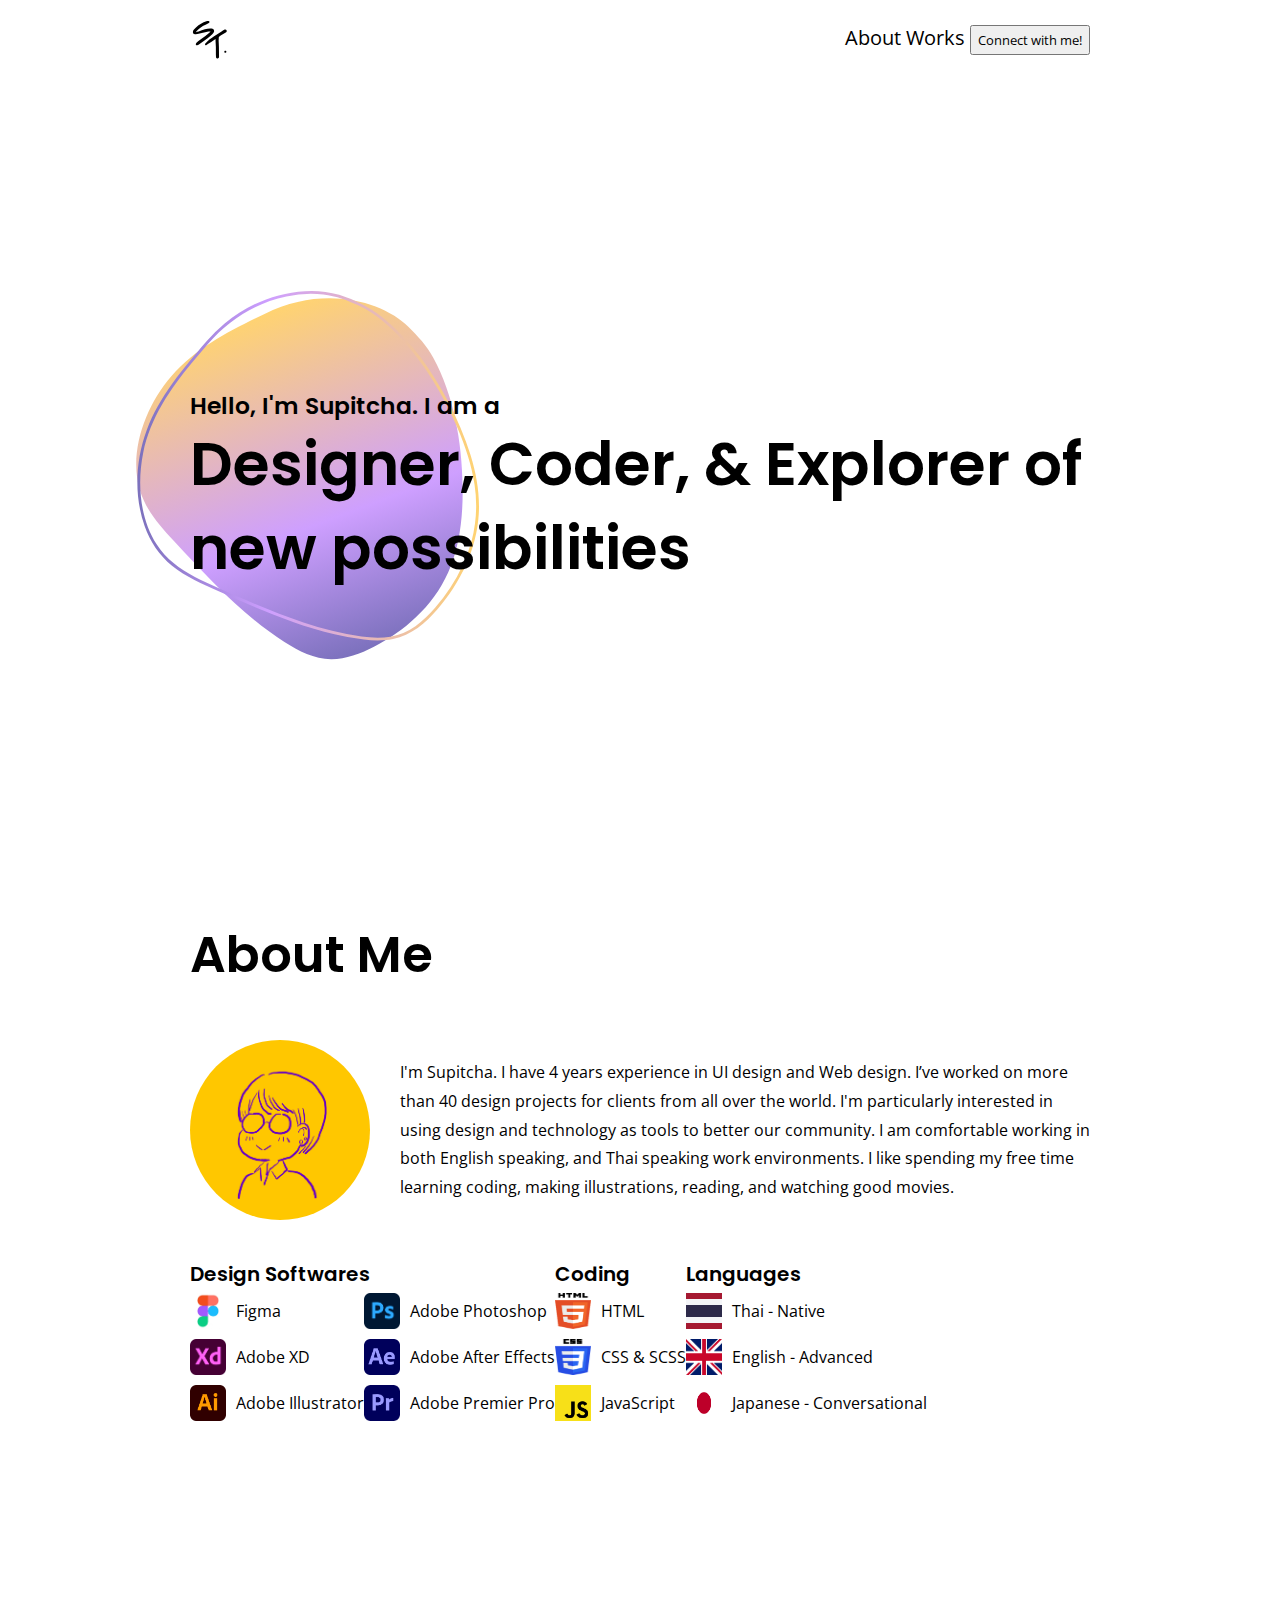
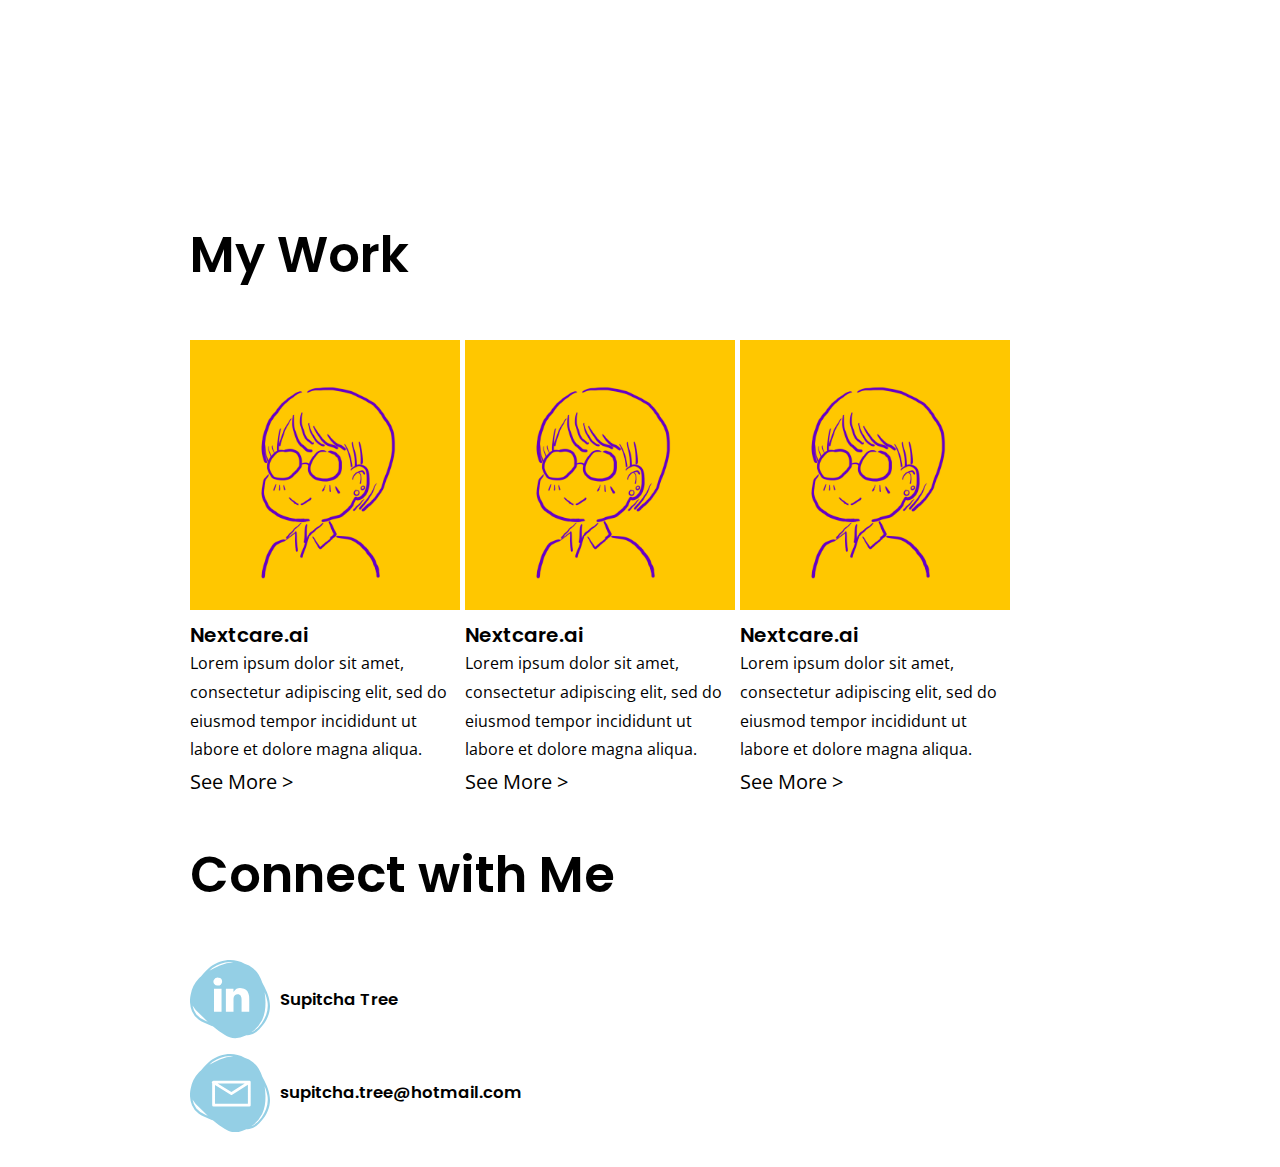
==== commit 79a520a5: "Merge commit '60d57874d77244c18ee170bf771412730f851087' into main" ====
--- a/public/index.html
+++ b/public/index.html
@@ -27,7 +27,7 @@
 </head>
 
 <body>
-  <!-- <script>
+  <script>
     function scrollAnimationHero() {
       var scrollPosition = window.scrollY;
       var docHeight = document.documentElement.clientHeight;
@@ -36,7 +36,7 @@
       document.getElementById("hero_bg_1").style.transform = `scale(${heroScale},${heroScale})`;
     }
     window.addEventListener("scroll", scrollAnimationHero);
-  </script> -->
+  </script>
   <div class="section sec-nav">
     <div class="section-content nav header-nav">
       <a class="logo-container">
@@ -60,21 +60,47 @@
         </svg>
       </a>
       <div class="nav_right">
-        <a class="nav_item" href="#secabout">About</a>
+        <a class="nav_item">About</a>
         <a class="nav_item">Works</a>
         <a class="nav_item"><button>Connect with me!</button></a>
       </div>
     </div>
   </div>
   <div class="section sec-hero sec-fullheight">
-    <div class="hero_bg"></div>
+    <div class="hero_bg">
+      <svg id="hero_bg_1" data-name="Layer 2" xmlns="http://www.w3.org/2000/svg"
+        xmlns:xlink="http://www.w3.org/1999/xlink" viewBox="0 0 1366 768">
+        <defs>
+          <style>
+            .cls-1 {
+              fill: url(#linear-gradient);
+            }
+
+            .cls-2 {
+              fill: url(#linear-gradient-2);
+            }
+          </style>
+          <linearGradient id="linear-gradient" x1="352.20557" y1="728.38671" x2="164.34084" y2="402.99545"
+            gradientTransform="translate(148.2753 -190.84315) rotate(9.51883)" gradientUnits="userSpaceOnUse">
+            <stop offset="0" stop-color="#7c71bd" />
+            <stop offset="0.38513" stop-color="#ce9fff" />
+            <stop offset="1" stop-color="#ffd371" />
+          </linearGradient>
+          <linearGradient id="linear-gradient-2" x1="126.39556" y1="390.27366" x2="488.83521" y2="390.27366"
+            gradientTransform="matrix(1, 0, 0, 1, 0, 0)" xlink:href="#linear-gradient" />
+        </defs>
+        <path class="cls-1"
+          d="M260.96257,228.27451c-35.08446,17.369-71.52189,34.627-99.476,66.66007s-45.72426,81.61223-33.541,121.42872c6.76092,22.09557,21.50993,38.29292,35.83232,53.74918,36.94182,39.8664,74.27219,80.0633,118.43536,108.34063,15.24539,9.7615,31.74677,18.184,49.752,18.38,15.411.16779,30.999-5.72465,45.77949-13.28208,31.83691-16.2785,62.654-42.30509,79.16642-79.19323,12.64821-28.25557,15.80359-60.2848,15.4921-90.86124-.50554-49.62375-9.80291-98.70884-31.3616-138.40223-7.05478-12.98911-16.64246-23.31387-26.60813-33.0876C387.29117,215.38721,324.93893,196.60219,260.96257,228.27451Z" />
+        <path class="cls-2"
+          d="M198.85633,257.83909c-24.79882,28.914-50.09463,58.22314-63.55231,94.43222-11.987,32.25214-13.91992,69.9189-2.23267,102.55715,5.88418,16.43237,15.5554,31.09747,29.14636,42.1624,14.80544,12.05369,32.55129,19.47913,49.82859,27.204,40.11211,17.9345,80.73666,35.77788,123.65214,45.90281a275.74684,275.74684,0,0,0,31.36951,5.72912c10.30688,1.19935,20.8159,1.42448,31.03731-.59739,19.52161-3.86152,34.76676-17.00731,47.41071-31.69713,24.46973-28.42913,41.85426-63.84212,44.077-101.67573,1.245-21.19116-2.47113-42.40913-8.69564-62.61254a347.20838,347.20838,0,0,0-23.774-56.8985c-17.32654-33.51374-39.78736-65.27-69.03465-89.43266a122.06556,122.06556,0,0,0-25.24535-16.0979,152.18953,152.18953,0,0,0-22.25835-8.97027,108.99333,108.99333,0,0,0-36.63544-3.84607c-31.37575,1.70246-61.50836,14.51635-85.55778,34.54064a165.77959,165.77959,0,0,0-19.53539,19.29987c-1.25345,1.45647.85931,3.58773,2.12132,2.12132,21.644-25.14948,50.66164-43.5895,83.30467-50.37859a125.35393,125.35393,0,0,1,39.469-2.05253c13.68025,1.54463,26.39706,6.41271,38.71372,12.42471,17.10764,8.35056,31.41306,20.92814,44.34206,34.74648a285.59605,285.59605,0,0,1,33.84543,44.66089,379.75054,379.75054,0,0,1,26.35866,50.988c8.26287,19.32211,14.9939,39.50261,18.0942,60.34069a147.62777,147.62777,0,0,1-3.1391,59.6885,172.37805,172.37805,0,0,1-22.79291,50.11192,201.42968,201.42968,0,0,1-16.18515,21.39116c-6.2794,7.24908-13.12089,14.15985-20.98535,19.69668A64.73375,64.73375,0,0,1,395.397,572.68691c-10.21579,1.72992-20.73785,1.16942-30.96226-.1874-21.05435-2.794-41.7871-8.33776-61.93269-14.96257-20.45648-6.727-40.45424-14.77487-60.22678-23.284-10.03435-4.31829-20.01632-8.75694-29.9879-13.21786-8.594-3.84466-17.24154-7.60617-25.60764-11.93345-16.19871-8.37861-30.93995-19.32966-40.88129-34.86993-18.13432-28.34749-20.80524-65.391-14.29794-97.73491,7.3897-36.72983,28.65845-67.954,52.2304-96.27693,5.67349-6.817,11.473-13.52756,17.24671-20.25943C202.22839,258.50212,200.11579,256.37063,198.85633,257.83909Z" />
+      </svg>
+    </div>
     <div class="section-content">
       <h3>Hello, I'm Supitcha. I am a</h3>
       <h1>Designer, Coder, & Explorer of new possibilities</h1>
-      <div class="hero_headerart1"></div>
-    </div>
-  </div>
-  <div id="secabout" class="section sec-about sec-fullheight">
+    </div>
+  </div>
+  <div class="section sec-about sec-fullheight">
     <div class="section-content">
       <h2 class="section_header">About Me</h2>
       <div class="about-container">
--- a/public/main.css
+++ b/public/main.css
@@ -5,7 +5,6 @@
 html {
     max-width: 100vw;
     overflow-x: hidden;
-    scroll-behavior: smooth;
 }
 html {
     font-size: 16px;
@@ -65,8 +64,6 @@
 }
 .sec-fullheight {
     height: 100vh;
-    padding-top: var(--nav-height);
-    overflow: auto;
 }
 .section-content {
     margin: auto;
@@ -85,12 +82,8 @@
 }
 /* Styling */
 /* Section Nav */
-.sec-nav {
+.section-nav {
     height: var(--nav-height);
-    position: fixed;
-    z-index: 3;
-    top: 0;
-    background-color: white;
 }
 .header-nav {
     display: flex;
@@ -105,26 +98,15 @@
     height: calc(var(--nav-height) - 40px);
 }
 /* Hero Section */
+.sec-hero {
+    height: calc(100vh - var(--nav-height));
+}
 .hero_bg {
     border: solid 1 black;
     position: absolute;
     width: 100vw;
     height: 100vh;
-    z-index: -2;
-    background-image: url('assets/headerart_2.svg');
-    background-repeat: no-repeat;
-    background-size: 100% 100%;
-}
-.hero_headerart1 {
-    width: 70vmin;
-    height: 70vmin;
-    position: relative;
-    background-image: url('assets/headerart_1_noframe.svg');
-    background-repeat: no-repeat;
-    background-size: 100% 100%;
     z-index: -1;
-    margin-top: calc(-35vmin - 7rem);
-    margin-left: -4rem;
 }
 .sec-hero .section-content {
     height: 100%;
